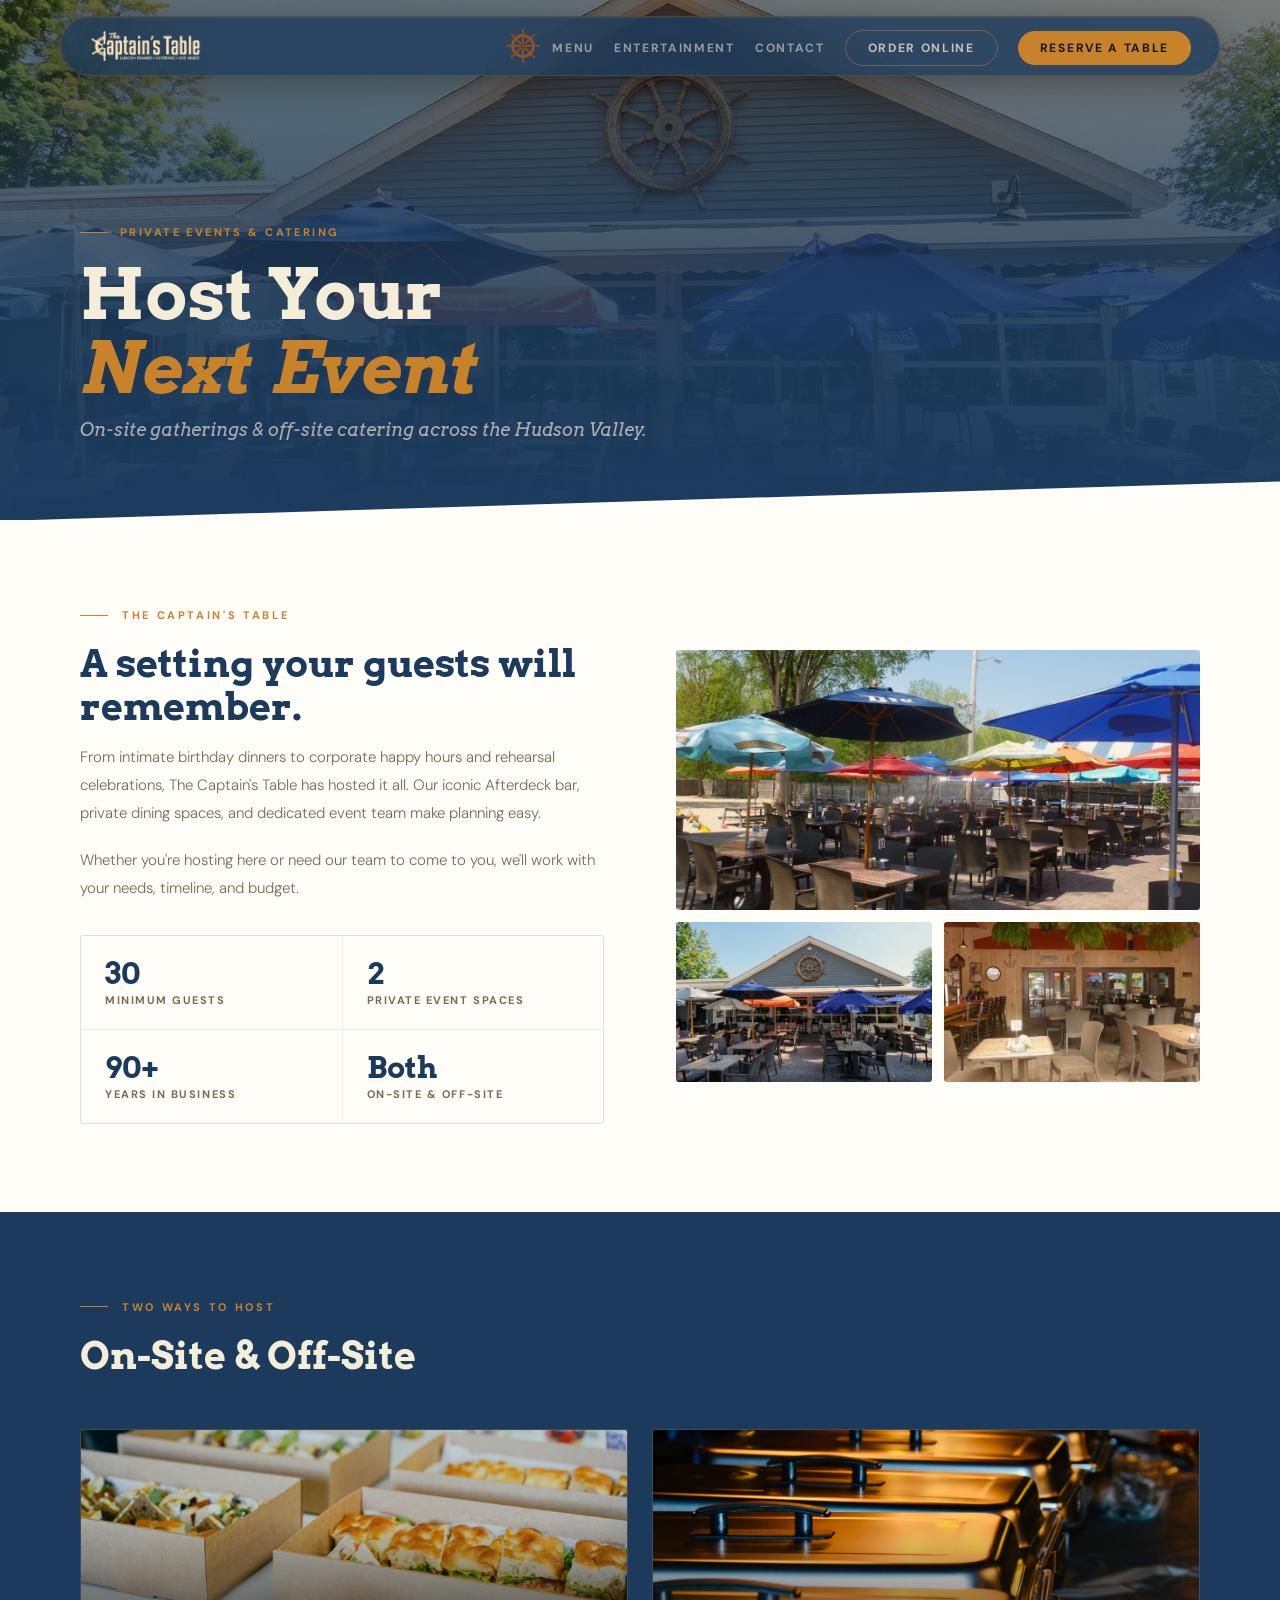
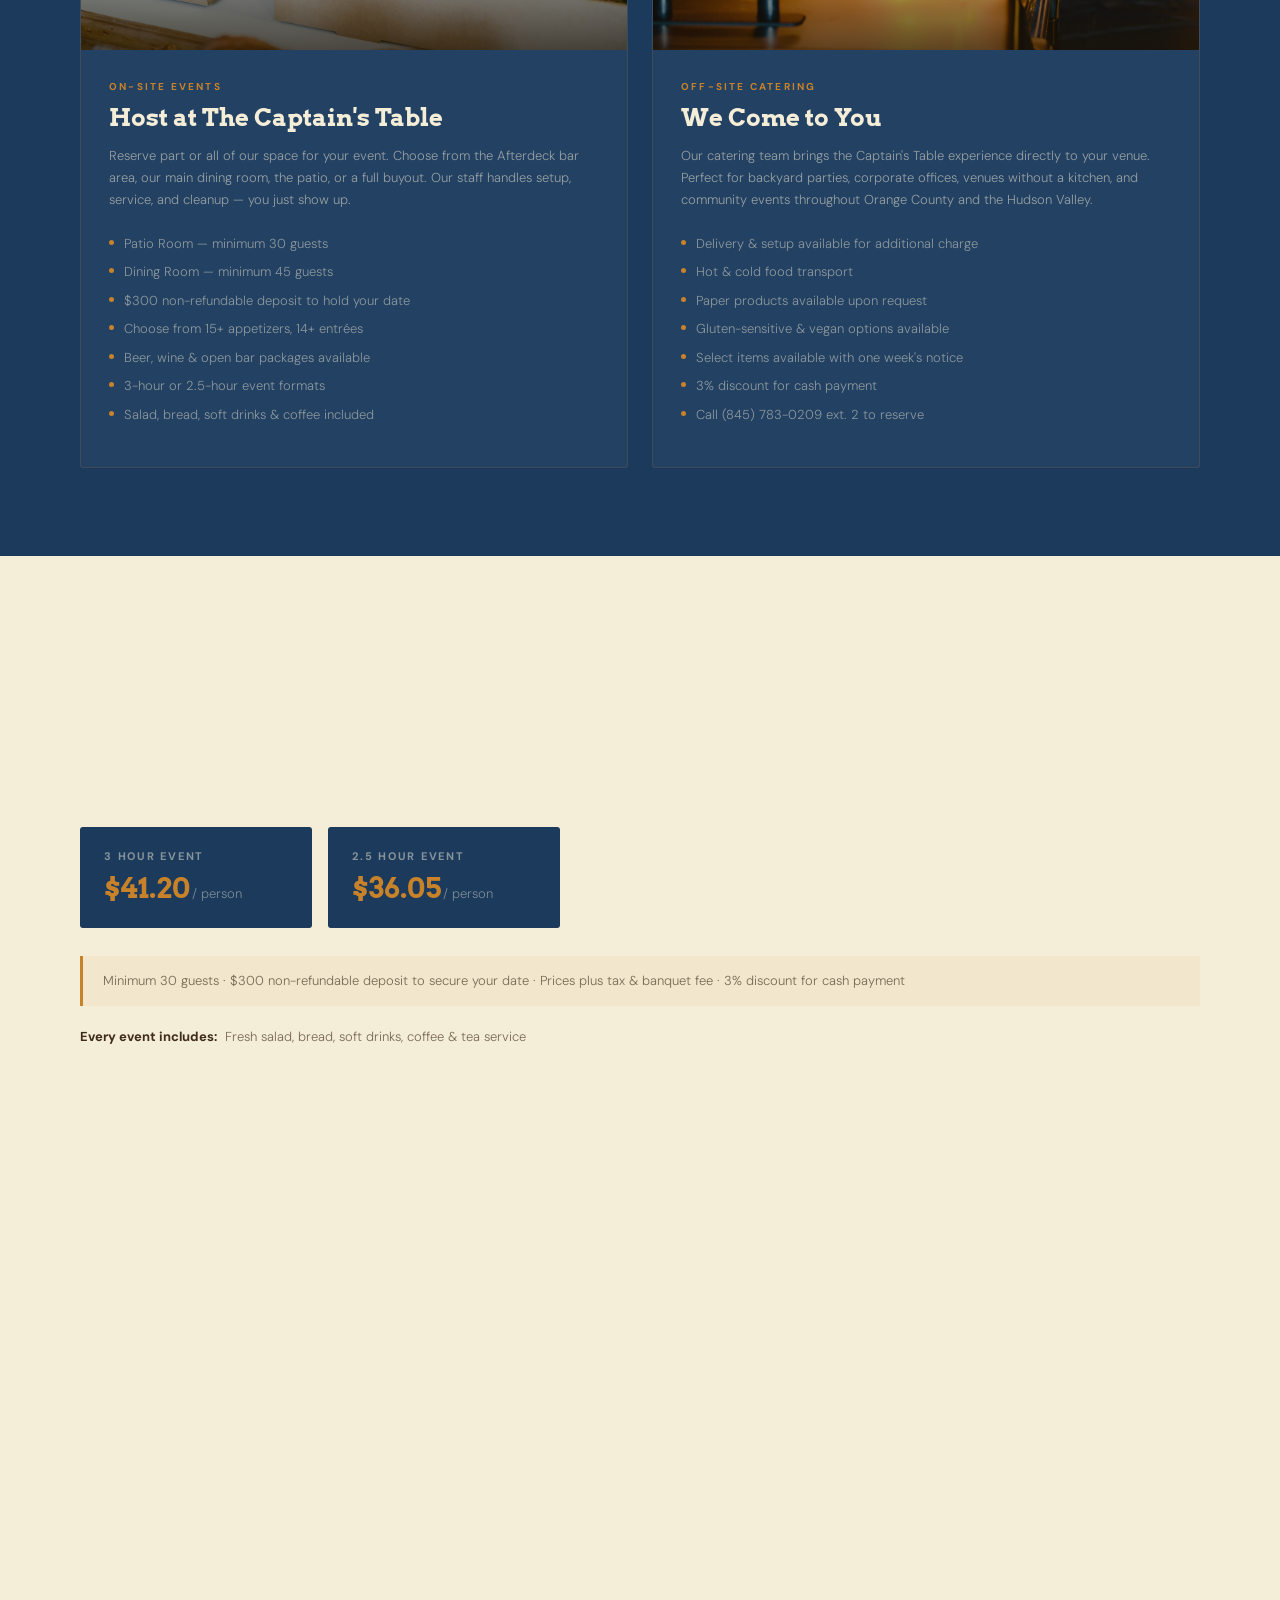
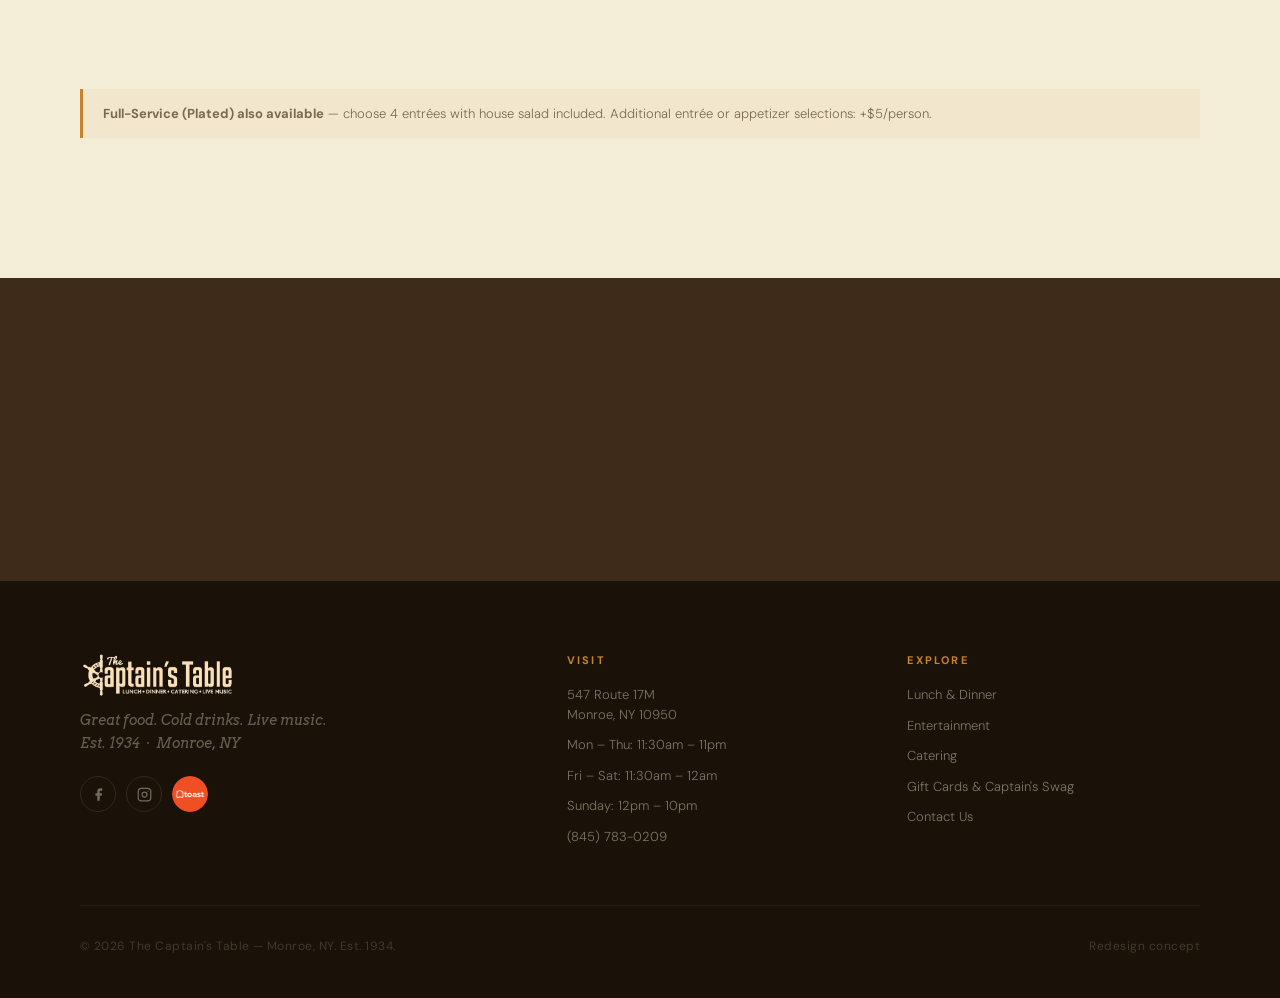
==== catering.html @ 43077c55 "Fix mobile horizontal scroll on catering and gift-cards pages Co-Authored-By: Claude Sonnet 4.6 <nor" ====
<!DOCTYPE html>
<html lang="en">
<head>
<meta charset="UTF-8">
<meta name="viewport" content="width=device-width, initial-scale=1.0">
<title>Catering &amp; Private Events — The Captain's Table</title>
<link rel="icon" type="image/png" href="brand_assets/hamburger_menu_icon.png">
<meta name="description" content="Catering and private events at The Captain's Table, Monroe, NY. On-site and off-site catering available.">
<meta property="og:type" content="website">
<meta property="og:title" content="Catering & Private Events — The Captain's Table">
<meta property="og:description" content="On-site and off-site catering from The Captain's Table. Great food, wherever you need it — Monroe, NY.">
<meta property="og:image" content="https://pixelperfectdesigns.github.io/captains-table/brand_assets/social-preview.jpg">
<meta property="og:url" content="https://pixelperfectdesigns.github.io/captains-table/catering.html">
<meta name="twitter:card" content="summary_large_image">
<meta name="twitter:image" content="https://pixelperfectdesigns.github.io/captains-table/brand_assets/social-preview.jpg">
<link rel="preconnect" href="https://fonts.googleapis.com">
<link rel="preconnect" href="https://fonts.gstatic.com" crossorigin>
<link href="https://fonts.googleapis.com/css2?family=Arvo:ital,wght@0,700;1,400&family=DM+Sans:opsz,wght@9..40,300;9..40,400;9..40,500;9..40,700&display=swap" rel="stylesheet">
<style>
*,*::before,*::after{box-sizing:border-box;margin:0;padding:0}
:root{
  --navy:#1B3A5C;--amber:#C8832A;--cream:#F4EDD8;--brown:#3E2B1A;
  --dark:#1A1208;--white:#FFFDF8;--muted:#7A6A55;
  --serif:'Arvo','Georgia',serif;
  --sans:'DM Sans','Helvetica Neue',sans-serif;
  --ease-out:cubic-bezier(.4,0,.2,1);
}
html{scroll-behavior:smooth}
html{overflow-x:hidden}body{font-family:var(--sans);background:var(--white);color:var(--brown);overflow-x:hidden}
:focus-visible{outline:2px solid var(--amber);outline-offset:3px;border-radius:2px}

/* ── REVEAL ── */
.reveal{opacity:0;transform:translateY(20px);transition:opacity .65s var(--ease-out),transform .65s var(--ease-out)}
.reveal.in{opacity:1;transform:translateY(0)}
.reveal-d1{transition-delay:.07s}.reveal-d2{transition-delay:.14s}.reveal-d3{transition-delay:.21s}.reveal-d4{transition-delay:.28s}
@media(prefers-reduced-motion:reduce){.reveal{opacity:1;transform:none;transition:none}}

/* ── NAV ── */
nav{position:fixed;top:16px;left:50%;transform:translateX(-50%);z-index:100;display:grid;grid-template-columns:1fr auto 1fr;align-items:center;width:calc(100% - 48px);max-width:1160px;padding:0 28px;height:60px;background:rgba(27,58,92,.75);backdrop-filter:blur(20px);-webkit-backdrop-filter:blur(20px);border-radius:9999px;border:1px solid rgba(200,131,42,.2);box-shadow:0 8px 32px rgba(26,18,8,.35),inset 0 1px 0 rgba(200,131,42,.1);transition:background .3s,box-shadow .3s}
nav.scrolled{background:rgba(27,58,92,.92);box-shadow:0 12px 40px rgba(26,18,8,.45),inset 0 1px 0 rgba(200,131,42,.16)}
.nav-logo{display:flex;align-items:center;text-decoration:none;-webkit-tap-highlight-color:transparent}
.nav-wheel-wrap{display:flex;align-items:center;justify-content:center;padding:0 12px}
.nav-wheel{width:34px;height:34px;display:block;will-change:transform}
.nav-links{display:flex;gap:20px;list-style:none;align-items:center;justify-content:flex-end}
.nav-links a{font-family:var(--sans);font-size:12px;font-weight:700;letter-spacing:.14em;text-transform:uppercase;color:rgba(244,237,216,.55);text-decoration:none;transition:color .2s}
.nav-links a:hover,.nav-links a.active{color:var(--amber)}
.nav-cta{background:var(--amber)!important;color:var(--dark)!important;padding:9px 22px;border-radius:9999px!important;white-space:nowrap}
.nav-cta:hover{background:#d9922e!important}
.nav-order{border:1px solid rgba(200,131,42,.45)!important;color:rgba(244,237,216,.75)!important;padding:9px 22px;border-radius:9999px!important;white-space:nowrap;background:transparent!important}
.nav-order:hover{background:rgba(200,131,42,.12)!important;color:var(--cream)!important;border-color:var(--amber)!important}
.mobile-menu .mobile-order{margin-top:8px;background:transparent;color:var(--amber)!important;padding:14px 24px;text-align:center;border-radius:9999px;border:1px solid rgba(200,131,42,.4)!important;display:block}
.mobile-menu .mobile-order:hover{background:rgba(200,131,42,.1)!important}

/* ── HAMBURGER ── */
.nav-hamburger{display:none;cursor:pointer;padding:10px;background:none;border:none;margin-right:-10px;align-items:center;justify-content:center;-webkit-tap-highlight-color:transparent;outline:none}
.hamburger-icon{width:28px;height:28px;display:block;transition:transform .5s var(--ease-out)}

/* ── MOBILE MENU ── */
.mobile-menu{display:none;position:fixed;top:16px;left:50%;transform:translateX(-50%);width:calc(100% - 24px);max-width:1160px;background:rgba(20,42,72,.97);backdrop-filter:blur(20px);-webkit-backdrop-filter:blur(20px);border-radius:30px;border:1px solid rgba(200,131,42,.2);z-index:99;padding:72px 32px 24px;flex-direction:column;gap:0;box-shadow:0 8px 32px rgba(26,18,8,.45);clip-path:inset(0 0 100% 0 round 30px);transition:clip-path .35s cubic-bezier(.4,0,.2,1);pointer-events:none}
.mobile-menu.open{clip-path:inset(0 0 0% 0 round 30px);pointer-events:auto}
.mobile-menu a{font-family:var(--sans);font-size:13px;font-weight:700;letter-spacing:.18em;text-transform:uppercase;color:rgba(244,237,216,.6);text-decoration:none;padding:16px 0;border-bottom:1px solid rgba(244,237,216,.07);transition:color .2s;display:block}
.mobile-menu a:last-child{border-bottom:none}
.mobile-menu a:hover{color:var(--amber)}
.mobile-menu .mobile-cta{margin-top:16px;background:var(--amber);color:var(--dark)!important;padding:16px 24px;text-align:center;border-radius:9999px;border-bottom:none;box-shadow:0 2px 12px rgba(200,131,42,.3)}

/* ── PAGE HERO ── */
.page-hero{position:relative;height:520px;display:flex;align-items:flex-end;padding-bottom:80px;overflow:hidden;background:var(--dark)}
.page-hero-bg{position:absolute;inset:0;background-image:linear-gradient(to bottom,rgba(26,18,8,.55) 0%,rgba(27,58,92,.88) 60%,rgba(27,58,92,1) 100%),url('brand_assets/outdoor_dining.jpg');background-size:cover;background-position:center 40%}
.page-hero::after{content:'';position:absolute;bottom:-1px;left:0;right:0;height:44px;background:var(--white);clip-path:polygon(0 100%,100% 10%,100% 100%);z-index:3;pointer-events:none}
.page-hero-grain{position:absolute;inset:0;z-index:1;opacity:.06;pointer-events:none;mix-blend-mode:overlay}
.page-hero-content{position:relative;z-index:2;padding:0 80px}
.page-eyebrow{display:inline-flex;align-items:center;gap:12px;font-family:var(--sans);font-size:11px;font-weight:700;letter-spacing:.22em;text-transform:uppercase;color:var(--amber);margin-bottom:18px}
.page-eyebrow::before{content:'';display:block;width:28px;height:1px;background:var(--amber)}
.page-title{font-family:var(--serif);font-size:clamp(40px,5.5vw,72px);font-weight:700;line-height:1.05;color:var(--cream);margin-bottom:14px}
.page-sub{font-family:var(--serif);font-style:italic;font-size:18px;color:rgba(244,237,216,.65)}

/* ── SHARED ── */
.section-label{font-family:var(--sans);font-size:11px;font-weight:700;letter-spacing:.24em;text-transform:uppercase;color:var(--amber);margin-bottom:20px;display:flex;align-items:center;gap:14px}
.section-label::before{content:'';display:block;width:28px;height:1px;background:var(--amber)}
.section-title{font-family:var(--serif);font-size:clamp(26px,3vw,40px);font-weight:700;line-height:1.12;margin-bottom:16px}
.section-body{font-family:var(--sans);font-size:15px;font-weight:300;line-height:1.85;margin-bottom:20px}

.btn-primary{display:inline-block;font-family:var(--sans);background:var(--amber);color:var(--dark);font-size:12px;font-weight:700;letter-spacing:.16em;text-transform:uppercase;padding:17px 40px;text-decoration:none;border-radius:9999px;transition:background .2s,transform .15s,box-shadow .2s;box-shadow:0 2px 12px rgba(200,131,42,.3)}
.btn-primary:hover{background:#d9922e;transform:translateY(-1px);box-shadow:0 4px 20px rgba(200,131,42,.4)}
.btn-primary:active{transform:translateY(0)}

/* ── VENUE INTRO SPLIT ── */
.venue-intro{padding:88px 80px;display:grid;grid-template-columns:1fr 1fr;gap:72px;align-items:center;background:var(--white)}
.venue-intro .section-title{color:var(--navy)}
.venue-intro .section-body{color:var(--muted)}
.venue-stats{display:grid;grid-template-columns:1fr 1fr;gap:1px;background:rgba(27,58,92,.08);border:1px solid rgba(27,58,92,.08);border-radius:3px;overflow:hidden;margin-top:32px}
.venue-stat{background:var(--white);padding:22px 24px}
.venue-stat-num{font-family:var(--serif);font-size:30px;font-weight:700;color:var(--navy);line-height:1;margin-bottom:5px;font-variant-numeric:tabular-nums}
.venue-stat-label{font-family:var(--sans);font-size:11px;font-weight:700;letter-spacing:.14em;text-transform:uppercase;color:var(--muted)}
.venue-image-grid{display:grid;grid-template-columns:1fr 1fr;gap:12px}
.venue-img{position:relative;overflow:hidden;border-radius:3px}
.venue-img:first-child{grid-column:1 / -1}
.venue-img img{width:100%;height:100%;object-fit:cover;display:block;transition:transform .65s var(--ease-out)}
.venue-img:first-child{height:260px}
.venue-img:not(:first-child){height:160px}
.venue-img:hover img{transform:scale(1.04)}
.venue-img::after{content:'';position:absolute;inset:0;background:rgba(200,131,42,.1);mix-blend-mode:multiply;pointer-events:none}

/* ── VENUE TYPES ── */
.venue-types{background:var(--navy);padding:88px 80px}
.venue-types-grid{display:grid;grid-template-columns:1fr 1fr;gap:24px;margin-top:52px}
.venue-type-card{background:rgba(255,255,255,.04);border:1px solid rgba(200,131,42,.15);border-radius:3px;overflow:hidden;transition:background .25s,border-color .25s,box-shadow .25s}
.venue-type-card:hover{background:rgba(200,131,42,.07);border-color:rgba(200,131,42,.35);box-shadow:0 8px 32px rgba(26,18,8,.3)}
.venue-type-img{height:220px;overflow:hidden;position:relative}
.venue-type-img img{width:100%;height:100%;object-fit:cover;display:block;transition:transform .65s var(--ease-out)}
.venue-type-card:hover .venue-type-img img{transform:scale(1.05)}
.venue-type-img::after{content:'';position:absolute;inset:0;background:linear-gradient(to top,rgba(26,18,8,.7) 0%,transparent 60%)}
.venue-type-body{padding:30px 28px 34px}
.venue-type-eyebrow{font-family:var(--sans);font-size:10px;font-weight:700;letter-spacing:.22em;text-transform:uppercase;color:var(--amber);margin-bottom:10px}
.venue-type-title{font-family:var(--serif);font-size:24px;font-weight:700;color:var(--cream);margin-bottom:12px}
.venue-type-body-text{font-family:var(--sans);font-size:13px;font-weight:300;color:rgba(244,237,216,.55);line-height:1.72;margin-bottom:22px}
.venue-type-features{list-style:none;margin-bottom:0}
.venue-type-features li{display:flex;align-items:flex-start;gap:10px;font-family:var(--sans);font-size:13px;font-weight:300;color:rgba(244,237,216,.5);margin-bottom:9px;line-height:1.5}
.venue-type-features li::before{content:'';display:block;width:5px;height:5px;border-radius:50%;background:var(--amber);flex-shrink:0;margin-top:6px}

/* ── CATERING MENU ── */
.catering-menu{background:var(--cream);padding:88px 80px}
.catering-menu .section-title{color:var(--navy)}
.menu-note{font-family:var(--sans);font-size:13px;font-weight:300;color:var(--muted);margin-bottom:52px;padding:14px 20px;border-left:3px solid var(--amber);background:rgba(200,131,42,.06);line-height:1.65}

.menu-categories{display:grid;grid-template-columns:1fr 1fr;gap:48px}
.menu-category{border-bottom:1px solid rgba(62,43,26,.1);padding-bottom:36px;margin-bottom:0}
.menu-category-title{font-family:var(--serif);font-size:20px;font-weight:700;color:var(--navy);margin-bottom:22px;padding-bottom:14px;border-bottom:2px solid rgba(200,131,42,.22);display:flex;align-items:center;justify-content:space-between}
.menu-item-row{display:flex;align-items:baseline;justify-content:space-between;gap:16px;padding:11px 0;border-bottom:1px solid rgba(62,43,26,.06)}
.menu-item-row:last-child{border-bottom:none}
.menu-item-name{font-family:var(--sans);font-size:14px;font-weight:500;color:var(--brown);flex:1}
.menu-item-desc{font-family:var(--sans);font-size:12px;font-weight:300;color:var(--muted);display:block;margin-top:2px;line-height:1.5}
.menu-item-price{font-family:var(--serif);font-size:15px;color:var(--amber);white-space:nowrap;font-style:italic;flex-shrink:0;font-variant-numeric:tabular-nums}

/* packages */
.catering-packages{margin-top:64px}
.packages-grid{display:grid;grid-template-columns:repeat(3,1fr);gap:20px;margin-top:32px}
.pkg-card{background:var(--navy);border-radius:3px;padding:32px 28px;box-shadow:0 4px 20px rgba(26,18,8,.16),0 16px 48px rgba(26,18,8,.1)}
.pkg-card.highlight{border:1px solid rgba(200,131,42,.35);background:linear-gradient(145deg,#1B3A5C 0%,#0d2238 100%)}
.pkg-eyebrow{font-family:var(--sans);font-size:10px;font-weight:700;letter-spacing:.22em;text-transform:uppercase;color:var(--amber);margin-bottom:10px}
.pkg-name{font-family:var(--serif);font-size:22px;font-weight:700;color:var(--cream);margin-bottom:8px}
.pkg-price{font-family:var(--serif);font-size:32px;font-weight:700;color:var(--amber);margin-bottom:4px;font-variant-numeric:tabular-nums}
.pkg-price span{font-size:14px;color:rgba(244,237,216,.45);font-family:var(--sans);font-weight:300;font-style:normal}
.pkg-min{font-family:var(--sans);font-size:12px;color:rgba(244,237,216,.35);margin-bottom:22px}
.pkg-divider{height:1px;background:rgba(200,131,42,.15);margin-bottom:20px}
.pkg-features{list-style:none;margin-bottom:0}
.pkg-features li{display:flex;align-items:flex-start;gap:10px;font-family:var(--sans);font-size:13px;font-weight:300;color:rgba(244,237,216,.55);margin-bottom:10px;line-height:1.5}
.pkg-features li::before{content:'';display:block;width:5px;height:5px;border-radius:50%;background:var(--amber);flex-shrink:0;margin-top:6px}

/* ── MENU TABS ── */
.menu-tabs{display:flex;gap:0;border-bottom:2px solid rgba(62,43,26,.15);margin-bottom:44px}
.menu-tab{font-family:var(--sans);font-size:12px;font-weight:700;letter-spacing:.14em;text-transform:uppercase;color:var(--muted);background:none;border:none;padding:14px 28px 14px 0;cursor:pointer;border-bottom:2px solid transparent;margin-bottom:-2px;transition:color .2s,border-color .2s}
.menu-tab:hover{color:var(--navy)}
.menu-tab.active{color:var(--navy);border-bottom-color:var(--amber)}
.menu-panel{display:none}
.menu-panel.active{display:block}
.onsite-pricing{display:grid;grid-template-columns:1fr 1fr;gap:16px;margin-bottom:28px;max-width:480px}
.onsite-price-card{background:var(--navy);border-radius:3px;padding:22px 24px}
.onsite-price-label{font-family:var(--sans);font-size:11px;font-weight:700;letter-spacing:.16em;text-transform:uppercase;color:rgba(244,237,216,.5);margin-bottom:8px}
.onsite-price-num{font-family:var(--serif);font-size:28px;font-weight:700;color:var(--amber)}
.onsite-price-num span{font-family:var(--sans);font-size:13px;font-weight:300;color:rgba(244,237,216,.45);margin-left:2px}
.included-row{font-family:var(--sans);font-size:13px;font-weight:300;color:var(--muted);margin-bottom:40px;line-height:1.7}
.included-row strong{font-weight:700;color:var(--brown)}
.menu-tag-list{font-family:var(--sans);font-size:13px;font-weight:300;color:var(--muted);line-height:2;padding:4px 0}
.menu-tag-list em{color:var(--amber);font-style:normal;font-size:12px}

/* ── CTA BAND ── */
.catering-cta{background:var(--brown);padding:80px;display:grid;grid-template-columns:1fr auto;gap:48px;align-items:center}
.catering-cta .section-title{color:var(--cream);margin-bottom:12px}
.catering-cta p{font-family:var(--sans);font-size:15px;font-weight:300;color:rgba(244,237,216,.58);line-height:1.8;max-width:540px}
.cta-actions{display:flex;flex-direction:column;gap:12px;align-items:center;flex-shrink:0}
.btn-ghost-light{display:inline-block;font-family:var(--sans);color:var(--cream);font-size:12px;font-weight:700;letter-spacing:.16em;text-transform:uppercase;padding:15px 32px;text-decoration:none;border-radius:9999px;border:1px solid rgba(244,237,216,.45);transition:border-color .2s,background .2s;white-space:nowrap}
.btn-ghost-light:hover{border-color:var(--cream);background:rgba(244,237,216,.08)}
.cta-divider{font-family:var(--sans);font-size:11px;color:rgba(244,237,216,.25);letter-spacing:.1em}

/* ── FOOTER ── */
footer{background:var(--dark);padding:72px 80px 44px}
.footer-top{display:grid;grid-template-columns:1.5fr 1fr 1fr;gap:48px;padding-bottom:48px;border-bottom:1px solid rgba(244,237,216,.06);margin-bottom:32px}
.footer-tagline{font-family:var(--serif);font-style:italic;font-size:14px;color:rgba(244,237,216,.35);line-height:1.6;margin-bottom:22px}
.footer-social{display:flex;gap:10px}
.social-btn{width:36px;height:36px;border:1px solid rgba(244,237,216,.1);border-radius:50%;display:flex;align-items:center;justify-content:center;color:rgba(244,237,216,.4);text-decoration:none;transition:border-color .2s,color .2s,background .2s;cursor:pointer}
.social-btn:hover{border-color:var(--amber);color:var(--amber);background:rgba(200,131,42,.08)}
.toast-order-btn{display:flex;align-items:center;opacity:1;transition:opacity .2s;flex-shrink:0}
.toast-order-btn:hover{opacity:.75}
.toast-order-btn img{border-radius:50%;display:block;width:36px;height:36px}
.footer-col h4{font-family:var(--sans);font-size:11px;font-weight:700;letter-spacing:.2em;text-transform:uppercase;color:var(--amber);margin-bottom:18px}
.footer-col ul{list-style:none}
.footer-col li{font-family:var(--sans);font-size:13px;font-weight:300;color:rgba(244,237,216,.45);margin-bottom:11px;line-height:1.5}
.footer-col a{color:rgba(244,237,216,.45);text-decoration:none;transition:color .2s}
.footer-col a:hover{color:var(--amber)}
.footer-bottom{display:flex;align-items:center;justify-content:space-between;font-family:var(--sans);font-size:12px;color:rgba(244,237,216,.18);letter-spacing:.04em}

/* ── RESPONSIVE ── */
@media(max-width:900px){
  nav{width:calc(100% - 24px);padding:0 18px;grid-template-columns:1fr auto auto}.nav-wheel-wrap{display:none}.nav-links{display:none}.nav-hamburger{display:flex}
  .mobile-menu{display:flex}
  .page-hero{height:400px;padding-bottom:60px}.page-hero-content{padding:0 24px}
  .venue-intro{grid-template-columns:1fr;padding:60px 24px;gap:40px}
  .venue-image-grid{grid-template-columns:1fr 1fr}
  .venue-types{padding:60px 24px}.venue-types-grid{grid-template-columns:1fr}
  .catering-menu{padding:60px 24px}.menu-categories{grid-template-columns:1fr}.onsite-pricing{grid-template-columns:1fr}
  .packages-grid{grid-template-columns:1fr}
  .catering-cta{grid-template-columns:1fr;padding:56px 24px;text-align:center}.catering-cta p{max-width:100%}.cta-actions{flex-direction:row;justify-content:center}
  footer{padding:52px 24px 36px}.footer-top{grid-template-columns:1fr;gap:36px}.footer-bottom{flex-direction:column;gap:8px;text-align:center}
}
</style>
</head>
<body>
<a href="#main-content" style="position:absolute;left:-9999px;top:8px;z-index:999;background:var(--amber);color:var(--dark);padding:10px 20px;font-family:var(--sans);font-weight:700;font-size:13px;border-radius:2px;text-decoration:none" onfocus="this.style.left='8px'" onblur="this.style.left='-9999px'">Skip to content</a>

<nav id="site-nav">
  <a href="index.html" class="nav-logo">
    <img src="brand_assets/captains_wordmark.png" alt="The Captain's Table" style="height:32px;width:auto">
  </a>
  <div class="nav-wheel-wrap">
    <img id="nav-wheel" src="brand_assets/scroll_wheel.png" alt="" aria-hidden="true" class="nav-wheel">
  </div>
  <ul class="nav-links">
    <li><a href="menu.html">Menu</a></li>
    <li><a href="events.html">Entertainment</a></li>
    <li><a href="contact.html">Contact</a></li>
    <li><a href="https://order.toasttab.com/online/captains-table-547-rt-17m" target="_blank" rel="noopener" class="nav-order">Order Online</a></li>
    <li><a href="https://tables.toasttab.com/restaurants/ad1cf5c2-efee-48cc-aacb-08e1f7218d71/reserve?partySize=2&dateTime=2026-03-20T09:00:00.000-04:00" target="_blank" rel="noopener" class="nav-cta">Reserve a Table</a></li>
  </ul>
  <button class="nav-hamburger" aria-label="Open menu" aria-expanded="false" id="hamburger">
    <img src="brand_assets/hamburger_menu_icon.png" alt="" aria-hidden="true" class="hamburger-icon" id="hamburger-icon">
  </button>
</nav>

<div class="mobile-menu" id="mobile-menu">
  <a href="index.html">Home</a>
  <a href="menu.html">Menu</a>
  <a href="events.html">Entertainment</a>
  <a href="gift-cards.html">Gift Cards &amp; Swag</a>
  <a href="contact.html">Contact Us</a>
  <a href="https://order.toasttab.com/online/captains-table-547-rt-17m" target="_blank" rel="noopener" class="mobile-order">Order Online</a>
  <a href="https://tables.toasttab.com/restaurants/ad1cf5c2-efee-48cc-aacb-08e1f7218d71/reserve?partySize=2&dateTime=2026-03-20T09:00:00.000-04:00" target="_blank" rel="noopener" class="mobile-cta">Reserve a Table</a>
</div>

<section class="page-hero" id="main-content">
  <div class="page-hero-bg"></div>
  <svg class="page-hero-grain" xmlns="http://www.w3.org/2000/svg" width="100%" height="100%" aria-hidden="true" style="position:absolute;inset:0;z-index:1;opacity:.06;pointer-events:none">
    <filter id="grain-f"><feTurbulence type="fractalNoise" baseFrequency="0.78" numOctaves="4" stitchTiles="stitch"/><feColorMatrix type="saturate" values="0"/></filter>
    <rect width="100%" height="100%" filter="url(#grain-f)"/>
  </svg>
  <div class="page-hero-content">
    <div class="page-eyebrow">Private Events &amp; Catering</div>
    <h1 class="page-title">Host Your<br><em style="font-style:italic;color:var(--amber)">Next Event</em></h1>
    <p class="page-sub">On-site gatherings &amp; off-site catering across the Hudson Valley.</p>
  </div>
</section>

<!-- VENUE INTRO -->
<section class="venue-intro">
  <div>
    <div class="section-label reveal">The Captain's Table</div>
    <h2 class="section-title reveal reveal-d1">A setting your guests will remember.</h2>
    <p class="section-body reveal reveal-d2">From intimate birthday dinners to corporate happy hours and rehearsal celebrations, The Captain's Table has hosted it all. Our iconic Afterdeck bar, private dining spaces, and dedicated event team make planning easy.</p>
    <p class="section-body reveal reveal-d2" style="margin-bottom:0">Whether you're hosting here or need our team to come to you, we'll work with your needs, timeline, and budget.</p>
    <div class="venue-stats reveal reveal-d3">
      <div class="venue-stat">
        <div class="venue-stat-num">30</div>
        <div class="venue-stat-label">Minimum Guests</div>
      </div>
      <div class="venue-stat">
        <div class="venue-stat-num">2</div>
        <div class="venue-stat-label">Private Event Spaces</div>
      </div>
      <div class="venue-stat">
        <div class="venue-stat-num">90+</div>
        <div class="venue-stat-label">Years in Business</div>
      </div>
      <div class="venue-stat">
        <div class="venue-stat-num">Both</div>
        <div class="venue-stat-label">On-Site &amp; Off-Site</div>
      </div>
    </div>
  </div>
  <div class="venue-image-grid reveal reveal-d1">
    <div class="venue-img">
      <img src="brand_assets/patio_dining.jpg" alt="Captain's Table patio dining area set for a private event" loading="lazy">
    </div>
    <div class="venue-img">
      <img src="brand_assets/outdoor_dining.jpg" alt="Outdoor dining at Captain's Table" loading="lazy">
    </div>
    <div class="venue-img">
      <img src="brand_assets/afterdeck_bar.jpg" alt="The Afterdeck bar" loading="lazy">
    </div>
  </div>
</section>

<!-- EVENT TYPES -->
<section class="venue-types" id="event-types">
  <div class="section-label reveal" style="color:var(--amber)">Two Ways to Host</div>
  <h2 class="section-title reveal reveal-d1" style="color:var(--cream)">On-Site &amp; Off-Site</h2>
  <div class="venue-types-grid">
    <!-- On-Site -->
    <div class="venue-type-card reveal">
      <div class="venue-type-img">
        <img src="brand_assets/food_boxes.jpg" alt="On-site catering at Captain's Table" loading="lazy">
      </div>
      <div class="venue-type-body">
        <div class="venue-type-eyebrow">On-Site Events</div>
        <div class="venue-type-title">Host at The Captain's Table</div>
        <div class="venue-type-body-text">Reserve part or all of our space for your event. Choose from the Afterdeck bar area, our main dining room, the patio, or a full buyout. Our staff handles setup, service, and cleanup — you just show up.</div>
        <ul class="venue-type-features" aria-label="On-site event features">
          <li>Patio Room — minimum 30 guests</li>
          <li>Dining Room — minimum 45 guests</li>
          <li>$300 non-refundable deposit to hold your date</li>
          <li>Choose from 15+ appetizers, 14+ entrées</li>
          <li>Beer, wine &amp; open bar packages available</li>
          <li>3-hour or 2.5-hour event formats</li>
          <li>Salad, bread, soft drinks &amp; coffee included</li>
        </ul>
      </div>
    </div>
    <!-- Off-Site -->
    <div class="venue-type-card reveal reveal-d1">
      <div class="venue-type-img">
        <img src="brand_assets/food_trays.jpg" alt="Catered food trays from Captain's Table" loading="lazy">
      </div>
      <div class="venue-type-body">
        <div class="venue-type-eyebrow">Off-Site Catering</div>
        <div class="venue-type-title">We Come to You</div>
        <div class="venue-type-body-text">Our catering team brings the Captain's Table experience directly to your venue. Perfect for backyard parties, corporate offices, venues without a kitchen, and community events throughout Orange County and the Hudson Valley.</div>
        <ul class="venue-type-features" aria-label="Off-site catering features">
          <li>Delivery &amp; setup available for additional charge</li>
          <li>Hot &amp; cold food transport</li>
          <li>Paper products available upon request</li>
          <li>Gluten-sensitive &amp; vegan options available</li>
          <li>Select items available with one week's notice</li>
          <li>3% discount for cash payment</li>
          <li>Call (845) 783-0209 ext. 2 to reserve</li>
        </ul>
      </div>
    </div>
  </div>
</section>

<!-- CATERING MENU & PRICING -->
<section class="catering-menu" id="catering-menu">
  <div class="section-label reveal">Menu &amp; Pricing</div>
  <h2 class="section-title reveal reveal-d1">Catering Menu</h2>

  <div class="menu-tabs reveal reveal-d2" role="tablist" aria-label="Catering options">
    <button class="menu-tab active" role="tab" aria-selected="true" aria-controls="panel-onsite" id="tab-onsite">On-Site Events</button>
    <button class="menu-tab" role="tab" aria-selected="false" aria-controls="panel-offsite" id="tab-offsite">Off-Site Catering</button>
  </div>

  <!-- ON-SITE PANEL -->
  <div class="menu-panel active" id="panel-onsite" role="tabpanel" aria-labelledby="tab-onsite">
    <div class="onsite-pricing">
      <div class="onsite-price-card">
        <div class="onsite-price-label">3 Hour Event</div>
        <div class="onsite-price-num">$41.20<span>/ person</span></div>
      </div>
      <div class="onsite-price-card">
        <div class="onsite-price-label">2.5 Hour Event</div>
        <div class="onsite-price-num">$36.05<span>/ person</span></div>
      </div>
    </div>
    <div class="menu-note" style="margin-bottom:20px">Minimum 30 guests · $300 non-refundable deposit to secure your date · Prices plus tax &amp; banquet fee · 3% discount for cash payment</div>
    <div class="included-row"><strong>Every event includes:</strong>&nbsp; Fresh salad, bread, soft drinks, coffee &amp; tea service</div>

    <div class="menu-categories">
      <div class="menu-category reveal">
        <h3 class="menu-category-title">Appetizers <span style="font-family:var(--sans);font-size:13px;font-weight:300;color:var(--muted)">Choose up to 6</span></h3>
        <div class="menu-tag-list">
          Mini Crab Cakes · Boneless Wings (Buffalo / BBQ / Teriyaki) · Cocktail Franks · Meatballs (Parm / Sweet &amp; Sour / Swedish) · Sliders · Beef or Chicken Satay · Scallops Wrapped in Bacon · Pretzel Bites with Guinness Cheese Sauce · Chicken Wings · Stuffed Mushrooms · Spring Rolls · Bang Bang Shrimp · Shrimp Cocktail · Seared Tuna · Lollipop Lamb Chops <em>(+$6/person)</em>
        </div>
      </div>

      <div class="menu-category reveal reveal-d1">
        <h3 class="menu-category-title">Entrées <span style="font-family:var(--sans);font-size:13px;font-weight:300;color:var(--muted)">Choose 3</span></h3>
        <div class="menu-tag-list">
          Chicken Francaise / Parmigiana / Marsala / Piccata · Chicken Caprese · Chicken &amp; Broccoli with Garlic &amp; Oil · Chicken Penne Pomodoro · Sweet &amp; Sour Chicken · London Broil · Pork Schnitzel · Sausage &amp; Peppers · Shrimp Scampi / Florentine <em>(+$2/person)</em> · Potato &amp; Cheddar Encrusted Cod · Stuffed Filet of Sole · Eggplant Parmigiana / Rollatini / Sorrentino · Penne Ala Vodka · Meatballs &amp; Sausage Marinara
        </div>
      </div>

      <div class="menu-category reveal">
        <h3 class="menu-category-title">Side Dish <span style="font-family:var(--sans);font-size:13px;font-weight:300;color:var(--muted)">Choose 1</span></h3>
        <div class="menu-tag-list">
          Mashed or Garlic Mashed Potatoes · Wild Rice · Green Bean Almondine · Harvest Medley · Roasted Potatoes · Chef's Rice Pilaf · Glazed Baby Carrots · Steamed Broccoli · Vegetable Medley
        </div>
      </div>

      <div class="menu-category reveal reveal-d1">
        <h3 class="menu-category-title">Bar Add-Ons <span style="font-family:var(--sans);font-size:13px;font-weight:300;color:var(--muted)">Optional</span></h3>
        <div class="menu-item-row">
          <div><div class="menu-item-name">Beer &amp; Wine — Domestic</div></div>
          <div class="menu-item-price">$15 first hr · $5 each add'l</div>
        </div>
        <div class="menu-item-row">
          <div><div class="menu-item-name">Beer &amp; Wine — Domestic, Craft &amp; Imports</div></div>
          <div class="menu-item-price">$20 first hr · $5 each add'l</div>
        </div>
        <div class="menu-item-row">
          <div>
            <div class="menu-item-name">Open Bar</div>
            <span class="menu-item-desc">Excludes shots, martinis, frozen, tall &amp; premium drinks</span>
          </div>
          <div class="menu-item-price">$25 first hr · $10 each add'l</div>
        </div>
        <div class="menu-item-row">
          <div><div class="menu-item-name">Cash Bar</div></div>
          <div class="menu-item-price">$50 bartender fee</div>
        </div>
      </div>
    </div>
    <div class="menu-note" style="margin-top:32px">
      <strong>Full-Service (Plated) also available</strong> — choose 4 entrées with house salad included. Additional entrée or appetizer selections: +$5/person.
    </div>
  </div>

  <!-- OFF-SITE PANEL -->
  <div class="menu-panel" id="panel-offsite" role="tabpanel" aria-labelledby="tab-offsite">
    <div class="menu-note" style="margin-bottom:40px">Delivery, setup &amp; paper products available for an additional charge · $10 surcharge for gluten-sensitive &amp; vegan dishes · Select items require one week's notice · 3% discount for cash payment · Reservations: (845) 783-0209 ext. 2</div>

    <div class="menu-categories">
      <div class="menu-category reveal">
        <h3 class="menu-category-title">Appetizers <span style="font-family:var(--sans);font-size:13px;font-weight:300;color:var(--muted)">Half / Full Tray</span></h3>
        <div class="menu-item-row"><div><div class="menu-item-name">Vegetable Crudité</div></div><div class="menu-item-price">$46 / $82</div></div>
        <div class="menu-item-row"><div><div class="menu-item-name">Caprese Skewers</div></div><div class="menu-item-price">$46 / $93</div></div>
        <div class="menu-item-row"><div><div class="menu-item-name">Stuffed Mushrooms</div><span class="menu-item-desc">Vegetable or seafood</span></div><div class="menu-item-price">$46–$57 / $92–$113</div></div>
        <div class="menu-item-row"><div><div class="menu-item-name">Stuffed Clams</div><span class="menu-item-desc">Vegetable or seafood</span></div><div class="menu-item-price">$46–$57 / $92–$113</div></div>
        <div class="menu-item-row"><div><div class="menu-item-name">Fried Calamari</div></div><div class="menu-item-price">$62 / $124</div></div>
        <div class="menu-item-row"><div><div class="menu-item-name">Scallops Wrapped in Bacon</div><span class="menu-item-desc">50pc / 100pc</span></div><div class="menu-item-price">$82 / $165</div></div>
        <div class="menu-item-row"><div><div class="menu-item-name">Buffalo Wings</div><span class="menu-item-desc">50pc / 100pc</span></div><div class="menu-item-price">$60 / $118</div></div>
        <div class="menu-item-row"><div><div class="menu-item-name">Boneless Wings</div><span class="menu-item-desc">50pc / 100pc</span></div><div class="menu-item-price">$52 / $103</div></div>
        <div class="menu-item-row"><div><div class="menu-item-name">Meatballs</div><span class="menu-item-desc">Sweet &amp; Sour or Swedish · 50pc / 100pc</span></div><div class="menu-item-price">$62 / $129</div></div>
        <div class="menu-item-row"><div><div class="menu-item-name">Chicken Tenders</div><span class="menu-item-desc">25pc / 50pc</span></div><div class="menu-item-price">$52 / $103</div></div>
        <div class="menu-item-row"><div><div class="menu-item-name">Spring Rolls</div></div><div class="menu-item-price">$52 / $113</div></div>
        <div class="menu-item-row"><div><div class="menu-item-name">Franks-in-a-Blanket</div></div><div class="menu-item-price">$46 / $93</div></div>
        <div class="menu-item-row"><div><div class="menu-item-name">Mozzarella Sticks</div><span class="menu-item-desc">50pc / 100pc</span></div><div class="menu-item-price">$52 / $103</div></div>
      </div>

      <div class="menu-category reveal reveal-d1">
        <h3 class="menu-category-title">Salads <span style="font-family:var(--sans);font-size:13px;font-weight:300;color:var(--muted)">Half / Full Tray</span></h3>
        <div class="menu-item-row"><div><div class="menu-item-name">Tossed Garden</div></div><div class="menu-item-price">$31 / $52</div></div>
        <div class="menu-item-row"><div><div class="menu-item-name">Caesar</div></div><div class="menu-item-price">$41 / $82</div></div>
        <div class="menu-item-row"><div><div class="menu-item-name">Tri-Color Pasta</div></div><div class="menu-item-price">$46 / $93</div></div>
        <div class="menu-item-row"><div><div class="menu-item-name">Potato Salad</div></div><div class="menu-item-price">$46 / $93</div></div>
        <div class="menu-item-row"><div><div class="menu-item-name">Cole Slaw</div></div><div class="menu-item-price">$41 / $77</div></div>
      </div>

      <div class="menu-category reveal">
        <h3 class="menu-category-title">Entrées — Chicken <span style="font-family:var(--sans);font-size:13px;font-weight:300;color:var(--muted)">Half / Full · serves 10–12 / 22–28</span></h3>
        <div class="menu-item-row"><div><div class="menu-item-name">Francaise / Parmigiana / Marsala / Piccata / Florentine</div></div><div class="menu-item-price">$57 / $113</div></div>
        <div class="menu-item-row"><div><div class="menu-item-name">Chicken Caprese</div></div><div class="menu-item-price">$57 / $113</div></div>
        <div class="menu-item-row"><div><div class="menu-item-name">Chicken &amp; Broccoli with Garlic &amp; Oil over Penne</div></div><div class="menu-item-price">$57 / $113</div></div>
        <div class="menu-item-row"><div><div class="menu-item-name">Sweet &amp; Sour Chicken over Rice Pilaf</div></div><div class="menu-item-price">$57 / $113</div></div>
        <div class="menu-item-row"><div><div class="menu-item-name">Chicken Penne Pomodoro</div></div><div class="menu-item-price">$57 / $113</div></div>
      </div>

      <div class="menu-category reveal reveal-d1">
        <h3 class="menu-category-title">Entrées — Beef, Pork &amp; Seafood <span style="font-family:var(--sans);font-size:13px;font-weight:300;color:var(--muted)">Half / Full</span></h3>
        <div class="menu-item-row"><div><div class="menu-item-name">London Broil</div><span class="menu-item-desc">Mushrooms &amp; onions · 1 week notice required</span></div><div class="menu-item-price">$93 / $155</div></div>
        <div class="menu-item-row"><div><div class="menu-item-name">Pulled Pork</div></div><div class="menu-item-price">$62 / $129</div></div>
        <div class="menu-item-row"><div><div class="menu-item-name">Pork Schnitzel</div></div><div class="menu-item-price">$62 / $124</div></div>
        <div class="menu-item-row"><div><div class="menu-item-name">Sausage, Peppers &amp; Onions</div></div><div class="menu-item-price">$57 / $113</div></div>
        <div class="menu-item-row"><div><div class="menu-item-name">Shrimp Scampi over Linguine</div></div><div class="menu-item-price">$72 / $139</div></div>
        <div class="menu-item-row"><div><div class="menu-item-name">Shrimp Florentine over Penne</div></div><div class="menu-item-price">$72 / $139</div></div>
        <div class="menu-item-row"><div><div class="menu-item-name">Potato &amp; Cheddar Encrusted Cod</div></div><div class="menu-item-price">$67 / $129</div></div>
      </div>

      <div class="menu-category reveal">
        <h3 class="menu-category-title">Pasta &amp; Vegetarian <span style="font-family:var(--sans);font-size:13px;font-weight:300;color:var(--muted)">Half / Full</span></h3>
        <div class="menu-item-row"><div><div class="menu-item-name">Penne Ala Vodka</div></div><div class="menu-item-price">$57 / $93</div></div>
        <div class="menu-item-row"><div><div class="menu-item-name">Penne &amp; Broccoli with Garlic &amp; Oil</div></div><div class="menu-item-price">$57 / $113</div></div>
        <div class="menu-item-row"><div><div class="menu-item-name">Penne Pomodoro</div></div><div class="menu-item-price">$46 / $82</div></div>
        <div class="menu-item-row"><div><div class="menu-item-name">Lasagna — Cheese, Meat or Vegetable</div></div><div class="menu-item-price">$46–$57 / $82–$113</div></div>
        <div class="menu-item-row"><div><div class="menu-item-name">Stuffed Shells</div><span class="menu-item-desc">1 week notice required</span></div><div class="menu-item-price">$57 / $113</div></div>
        <div class="menu-item-row"><div><div class="menu-item-name">Eggplant Parmigiana / Rollatini / Sorrentino</div></div><div class="menu-item-price">$57 / $98</div></div>
        <div class="menu-item-row"><div><div class="menu-item-name">Meatballs &amp; Sausage with Marinara</div></div><div class="menu-item-price">$57 / $113</div></div>
      </div>

      <div class="menu-category reveal reveal-d1">
        <h3 class="menu-category-title">Sides <span style="font-family:var(--sans);font-size:13px;font-weight:300;color:var(--muted)">Half / Full Tray</span></h3>
        <div class="menu-item-row"><div><div class="menu-item-name">Roasted Potatoes</div></div><div class="menu-item-price">$46 / $82</div></div>
        <div class="menu-item-row"><div><div class="menu-item-name">Mashed Potatoes</div></div><div class="menu-item-price">$46 / $82</div></div>
        <div class="menu-item-row"><div><div class="menu-item-name">Garlic Smashed Potatoes</div></div><div class="menu-item-price">$46 / $82</div></div>
        <div class="menu-item-row"><div><div class="menu-item-name">Rice Pilaf</div></div><div class="menu-item-price">$46 / $82</div></div>
        <div class="menu-item-row"><div><div class="menu-item-name">Green Beans with Butter &amp; Lemon</div></div><div class="menu-item-price">$46 / $82</div></div>
        <div class="menu-item-row"><div><div class="menu-item-name">Steamed Broccoli</div></div><div class="menu-item-price">$46 / $82</div></div>
        <div class="menu-item-row"><div><div class="menu-item-name">Glazed Carrots</div></div><div class="menu-item-price">$46 / $82</div></div>
        <div class="menu-item-row"><div><div class="menu-item-name">Seasonal Vegetables</div></div><div class="menu-item-price">$46 / $82</div></div>
      </div>
    </div>
  </div>
</section>

<!-- CTA -->
<section class="catering-cta" id="inquire">
  <div>
    <div class="section-label reveal" style="color:var(--amber)">Let's Plan Together</div>
    <h2 class="section-title reveal reveal-d1">Ready to start planning?</h2>
    <p class="reveal reveal-d2">Every event is different. Tell us about your occasion — date, headcount, and vision — and we'll put together a custom proposal. No commitment required.</p>
  </div>
  <div class="cta-actions reveal reveal-d2">
    <a href="contact.html" class="btn-primary">Start Planning</a>
    <span class="cta-divider">or call us directly</span>
    <a href="tel:8457830209" class="btn-ghost-light">(845) 783-0209</a>
  </div>
</section>

<footer>
  <div class="footer-top">
    <div>
      <a href="index.html"><img src="brand_assets/captains_wordmark.png" alt="The Captain's Table" style="height:44px;width:auto;display:block;margin-bottom:12px"></a>
      <p class="footer-tagline">Great food. Cold drinks. Live music.<br>Est. 1934 &nbsp;&middot;&nbsp; Monroe, NY</p>
      <div class="footer-social">
        <a href="https://www.facebook.com/TheCaptainsTable/" class="social-btn" target="_blank" rel="noopener" aria-label="Facebook">
          <svg width="15" height="15" viewBox="0 0 24 24" fill="currentColor" aria-hidden="true"><path d="M18 2h-3a5 5 0 0 0-5 5v3H7v4h3v8h4v-8h3l1-4h-4V7a1 1 0 0 1 1-1h3z"/></svg>
        </a>
        <a href="https://www.instagram.com/thecaptainstable/" class="social-btn" target="_blank" rel="noopener" aria-label="Instagram">
          <svg width="15" height="15" viewBox="0 0 24 24" fill="none" stroke="currentColor" stroke-width="2" stroke-linecap="round" aria-hidden="true"><rect x="2" y="2" width="20" height="20" rx="5"/><circle cx="12" cy="12" r="4"/><circle cx="17.5" cy="6.5" r="1" fill="currentColor" stroke="none"/></svg>
        </a>
        <a href="https://order.toasttab.com/online/captains-table-547-rt-17m" class="toast-order-btn" target="_blank" rel="noopener" aria-label="Order Online">
          <img src="brand_assets/online_order_toast.png" alt="Order Online">
        </a>
      </div>
    </div>
    <div class="footer-col">
      <h4>Visit</h4>
      <ul>
        <li><a href="https://www.google.com/maps/search/The+Captain%27s+Table+Monroe+NY" target="_blank" rel="noopener">547 Route 17M<br>Monroe, NY 10950</a></li>
        <li>Mon – Thu: 11:30am – 11pm</li>
        <li>Fri – Sat: 11:30am – 12am</li>
        <li>Sunday: 12pm – 10pm</li>
        <li><a href="tel:8457830209">(845) 783-0209</a></li>
      </ul>
    </div>
    <div class="footer-col">
      <h4>Explore</h4>
      <ul>
        <li><a href="menu.html">Lunch &amp; Dinner</a></li>
        <li><a href="events.html">Entertainment</a></li>
        <li><a href="catering.html">Catering</a></li>
        <li><a href="gift-cards.html">Gift Cards &amp; Captain's Swag</a></li>
        <li><a href="contact.html">Contact Us</a></li>
      </ul>
    </div>
  </div>
  <div class="footer-bottom">
    <span>© 2026 The Captain's Table — Monroe, NY. Est. 1934.</span>
    <span>Redesign concept</span>
  </div>
</footer>

<script>
// ── MOBILE NAV ──
const ham=document.getElementById('hamburger'),mobileMenu=document.getElementById('mobile-menu');
let hamburgerDeg=0;
function toggleMenu(force){const open=typeof force==='boolean'?force:!mobileMenu.classList.contains('open');mobileMenu.classList.toggle('open',open);ham.classList.toggle('open',open);ham.setAttribute('aria-expanded',open);const hIcon=document.getElementById('hamburger-icon');if(hIcon){hamburgerDeg+=open?360:-360;hIcon.style.transform='rotate('+hamburgerDeg+'deg)';}}
ham.addEventListener('click',e=>{e.stopPropagation();toggleMenu();});
document.addEventListener('click',e=>{if(mobileMenu.classList.contains('open')&&!mobileMenu.contains(e.target)&&!ham.contains(e.target))toggleMenu(false);});
mobileMenu.querySelectorAll('a').forEach(a=>a.addEventListener('click',()=>toggleMenu(false)));

// ── NAV SCROLL + WHEEL ──
const siteNav=document.getElementById('site-nav');
const navWheel=document.getElementById('nav-wheel');
let lastScrollY=window.scrollY,wheelDeg=0;
window.addEventListener('scroll',()=>{
  siteNav.classList.toggle('scrolled',window.scrollY>80);
  if(navWheel){wheelDeg+=(window.scrollY-lastScrollY)*0.3;navWheel.style.transform='rotate('+wheelDeg+'deg)';}
  lastScrollY=window.scrollY;
},{passive:true});

// ── MENU TABS ──
document.querySelectorAll('.menu-tab').forEach(tab=>{
  tab.addEventListener('click',()=>{
    document.querySelectorAll('.menu-tab').forEach(t=>{t.classList.remove('active');t.setAttribute('aria-selected','false');});
    document.querySelectorAll('.menu-panel').forEach(p=>p.classList.remove('active'));
    tab.classList.add('active');
    tab.setAttribute('aria-selected','true');
    document.getElementById(tab.getAttribute('aria-controls')).classList.add('active');
  });
});

// ── REVEAL ──
const prefersReducedMotion=window.matchMedia('(prefers-reduced-motion:reduce)').matches;
if(prefersReducedMotion){document.querySelectorAll('.reveal').forEach(el=>el.classList.add('in'));}
else{const ro=new IntersectionObserver(entries=>{entries.forEach(e=>{if(e.isIntersecting){e.target.classList.add('in');ro.unobserve(e.target);}});},{threshold:0.1,rootMargin:'0px 0px -40px 0px'});document.querySelectorAll('.reveal').forEach(el=>ro.observe(el));}
</script>
</body>
</html>
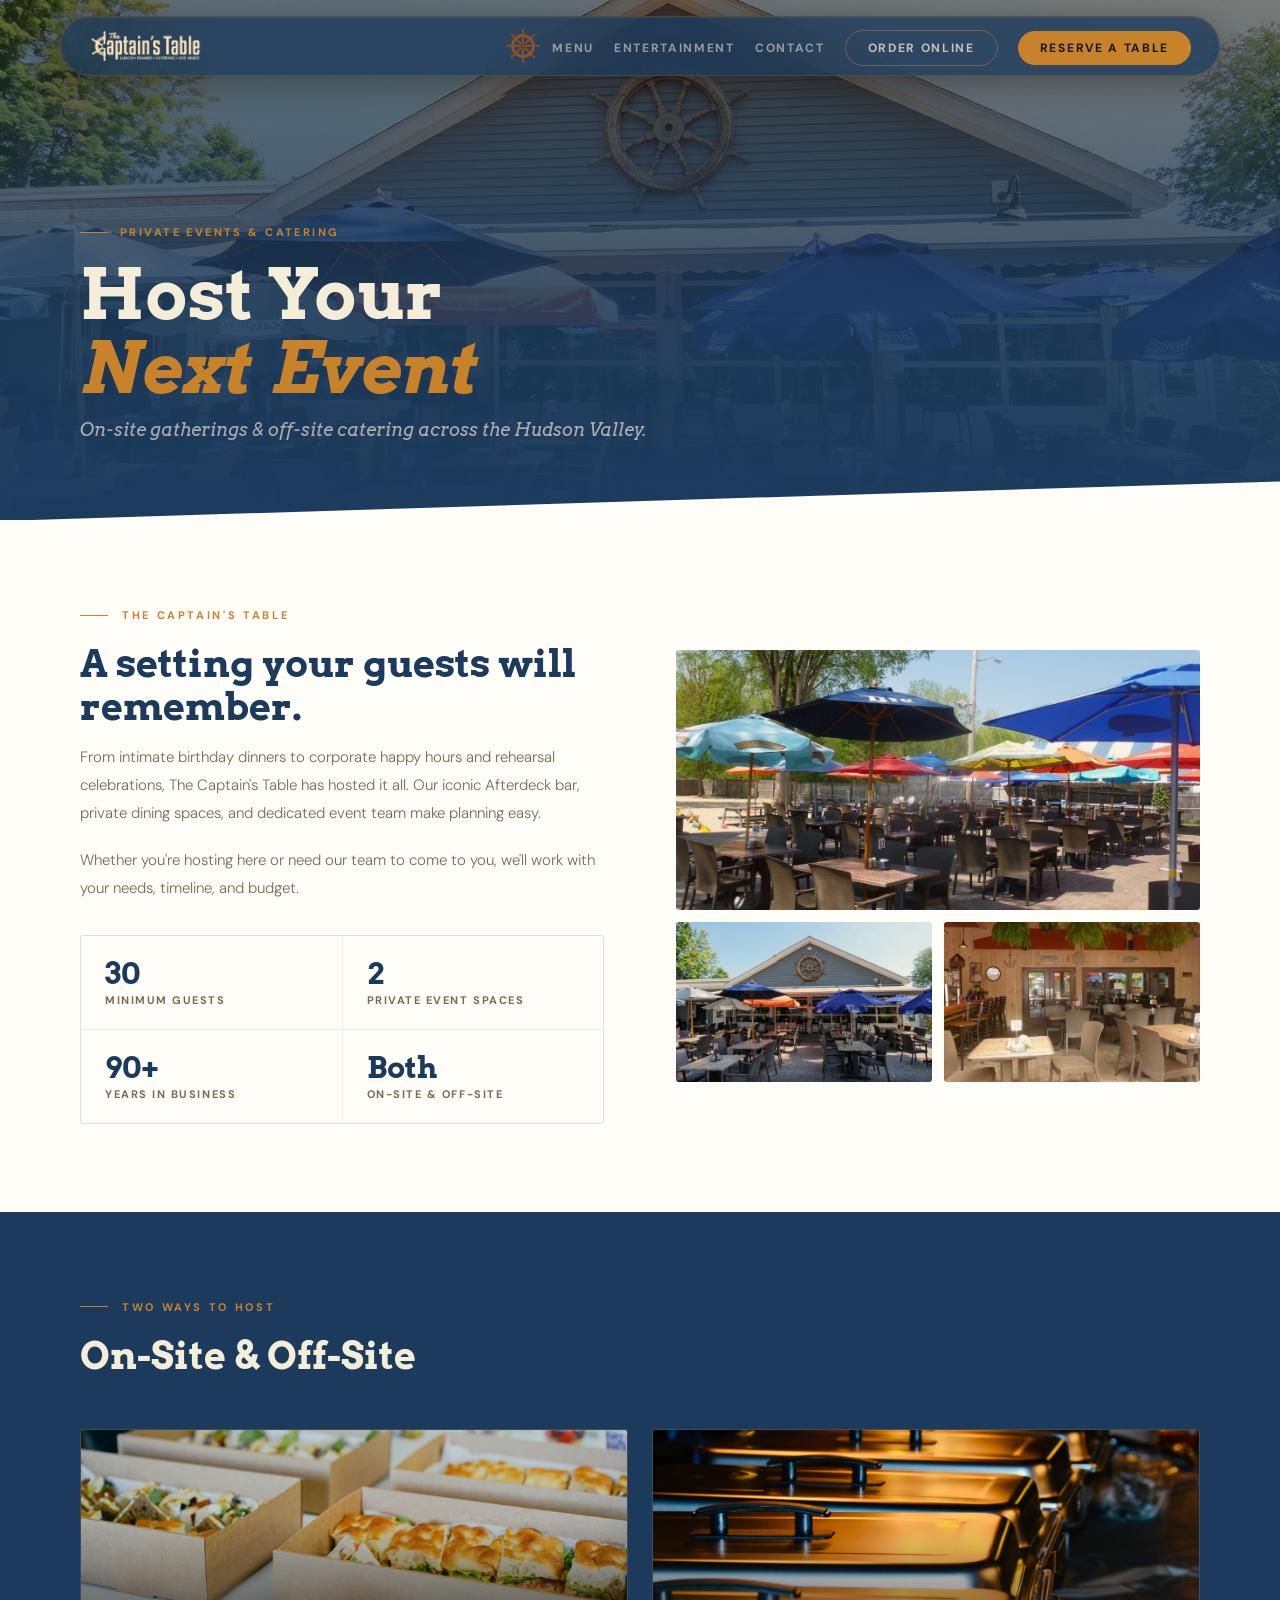
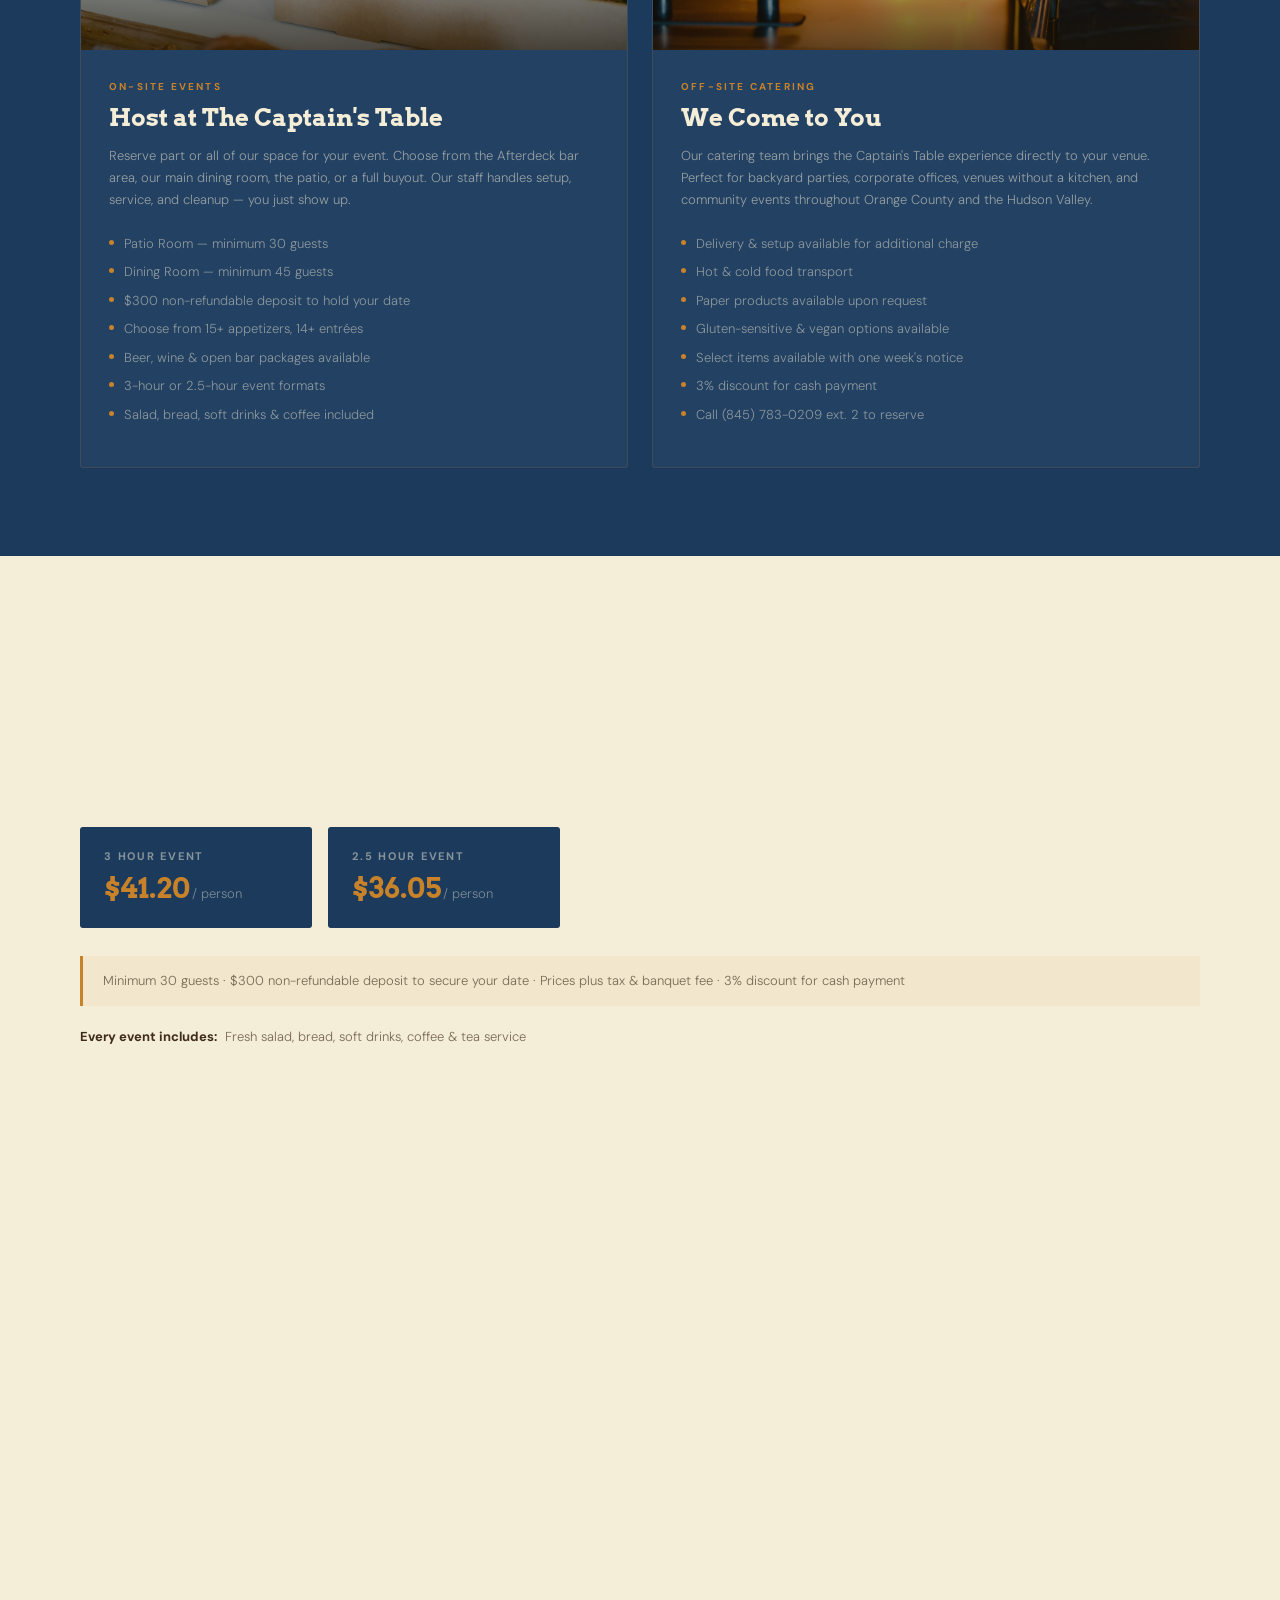
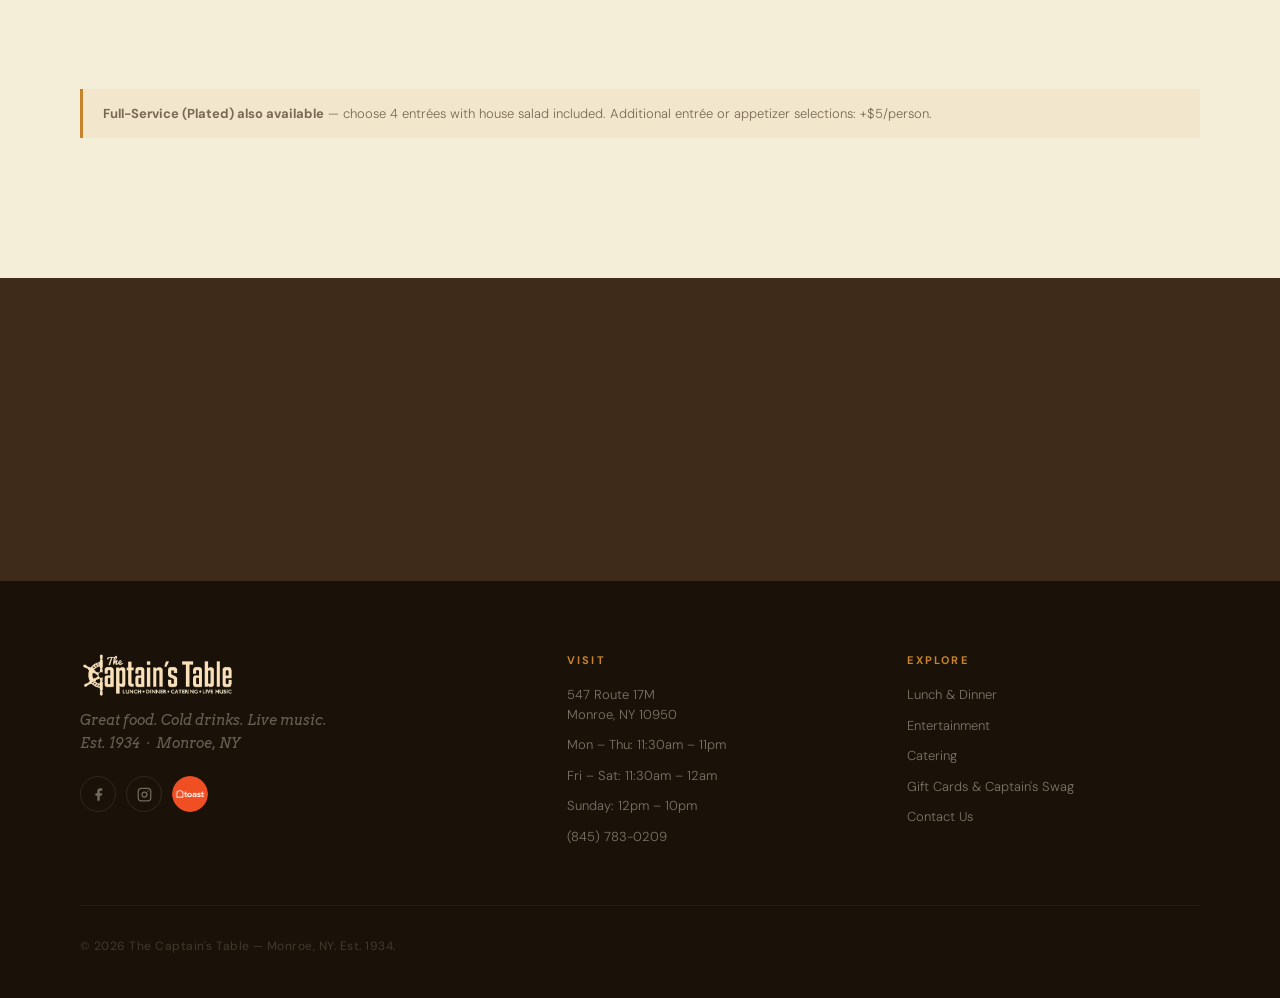
==== commit 48830551: "Remove 'Redesign concept' label from all footers Co-Authored-By: Claude Sonnet 4.6 <noreply@anthropi" ====
--- a/catering.html
+++ b/catering.html
@@ -5,14 +5,16 @@
 <meta name="viewport" content="width=device-width, initial-scale=1.0">
 <title>Catering &amp; Private Events — The Captain's Table</title>
 <link rel="icon" type="image/png" href="brand_assets/hamburger_menu_icon.png">
-<meta name="description" content="Catering and private events at The Captain's Table, Monroe, NY. On-site and off-site catering available.">
+<meta name="description" content="On-site private events and off-site catering from The Captain's Table. Serving Monroe, NY and the Hudson Valley since 1934.">
 <meta property="og:type" content="website">
-<meta property="og:title" content="Catering & Private Events — The Captain's Table">
-<meta property="og:description" content="On-site and off-site catering from The Captain's Table. Great food, wherever you need it — Monroe, NY.">
-<meta property="og:image" content="https://pixelperfectdesigns.github.io/captains-table/brand_assets/social-preview.jpg">
-<meta property="og:url" content="https://pixelperfectdesigns.github.io/captains-table/catering.html">
+<meta property="og:title" content="Catering &amp; Private Events — The Captain's Table Monroe NY">
+<meta property="og:description" content="On-site private events and off-site catering from The Captain's Table. Serving Monroe, NY and the Hudson Valley since 1934.">
+<meta property="og:image" content="https://captainstable.netlify.app/brand_assets/social-preview.jpg">
+<meta property="og:url" content="https://captainstable.netlify.app/catering.html">
 <meta name="twitter:card" content="summary_large_image">
-<meta name="twitter:image" content="https://pixelperfectdesigns.github.io/captains-table/brand_assets/social-preview.jpg">
+<meta name="twitter:image" content="https://captainstable.netlify.app/brand_assets/social-preview.jpg">
+<meta property="og:site_name" content="The Captain's Table">
+<link rel="canonical" href="https://captainstable.netlify.app/catering.html">
 <link rel="preconnect" href="https://fonts.googleapis.com">
 <link rel="preconnect" href="https://fonts.gstatic.com" crossorigin>
 <link href="https://fonts.googleapis.com/css2?family=Arvo:ital,wght@0,700;1,400&family=DM+Sans:opsz,wght@9..40,300;9..40,400;9..40,500;9..40,700&display=swap" rel="stylesheet">
@@ -543,7 +545,7 @@
   </div>
   <div class="footer-bottom">
     <span>© 2026 The Captain's Table — Monroe, NY. Est. 1934.</span>
-    <span>Redesign concept</span>
+    
   </div>
 </footer>
 
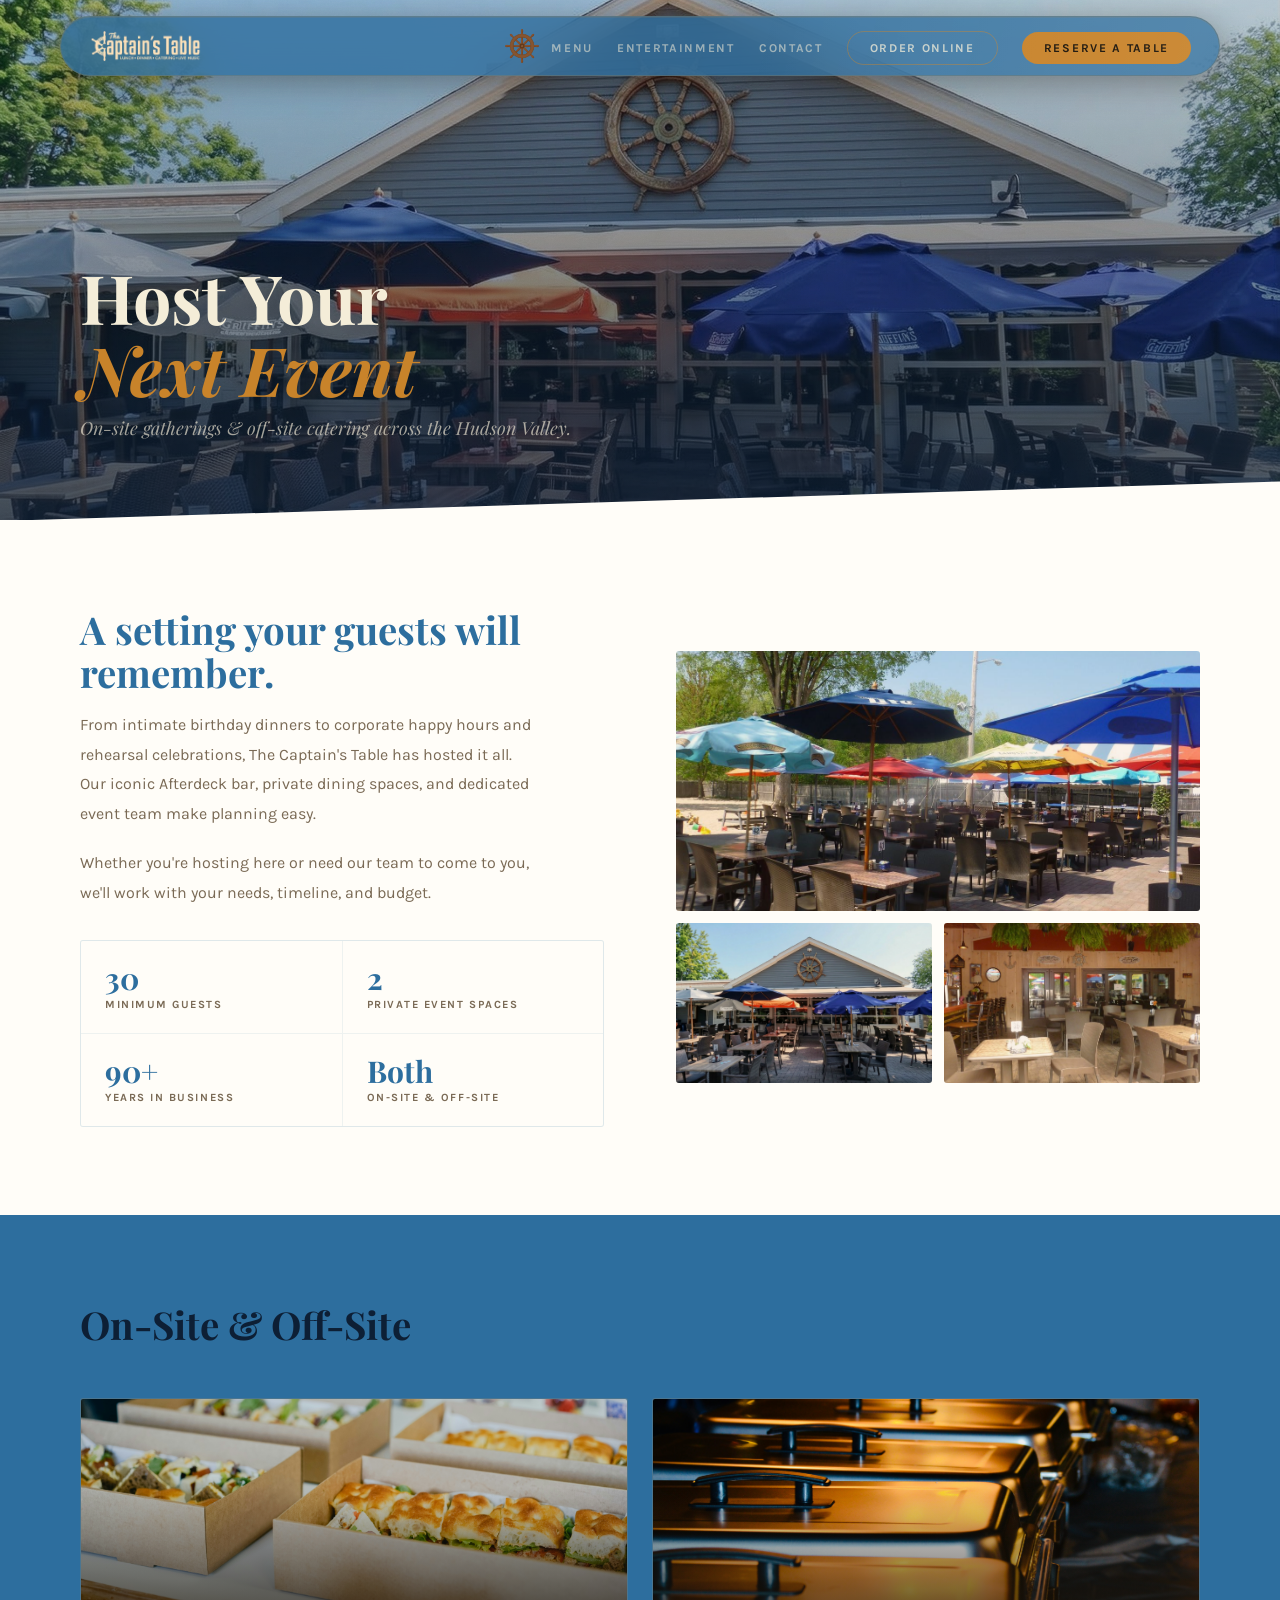
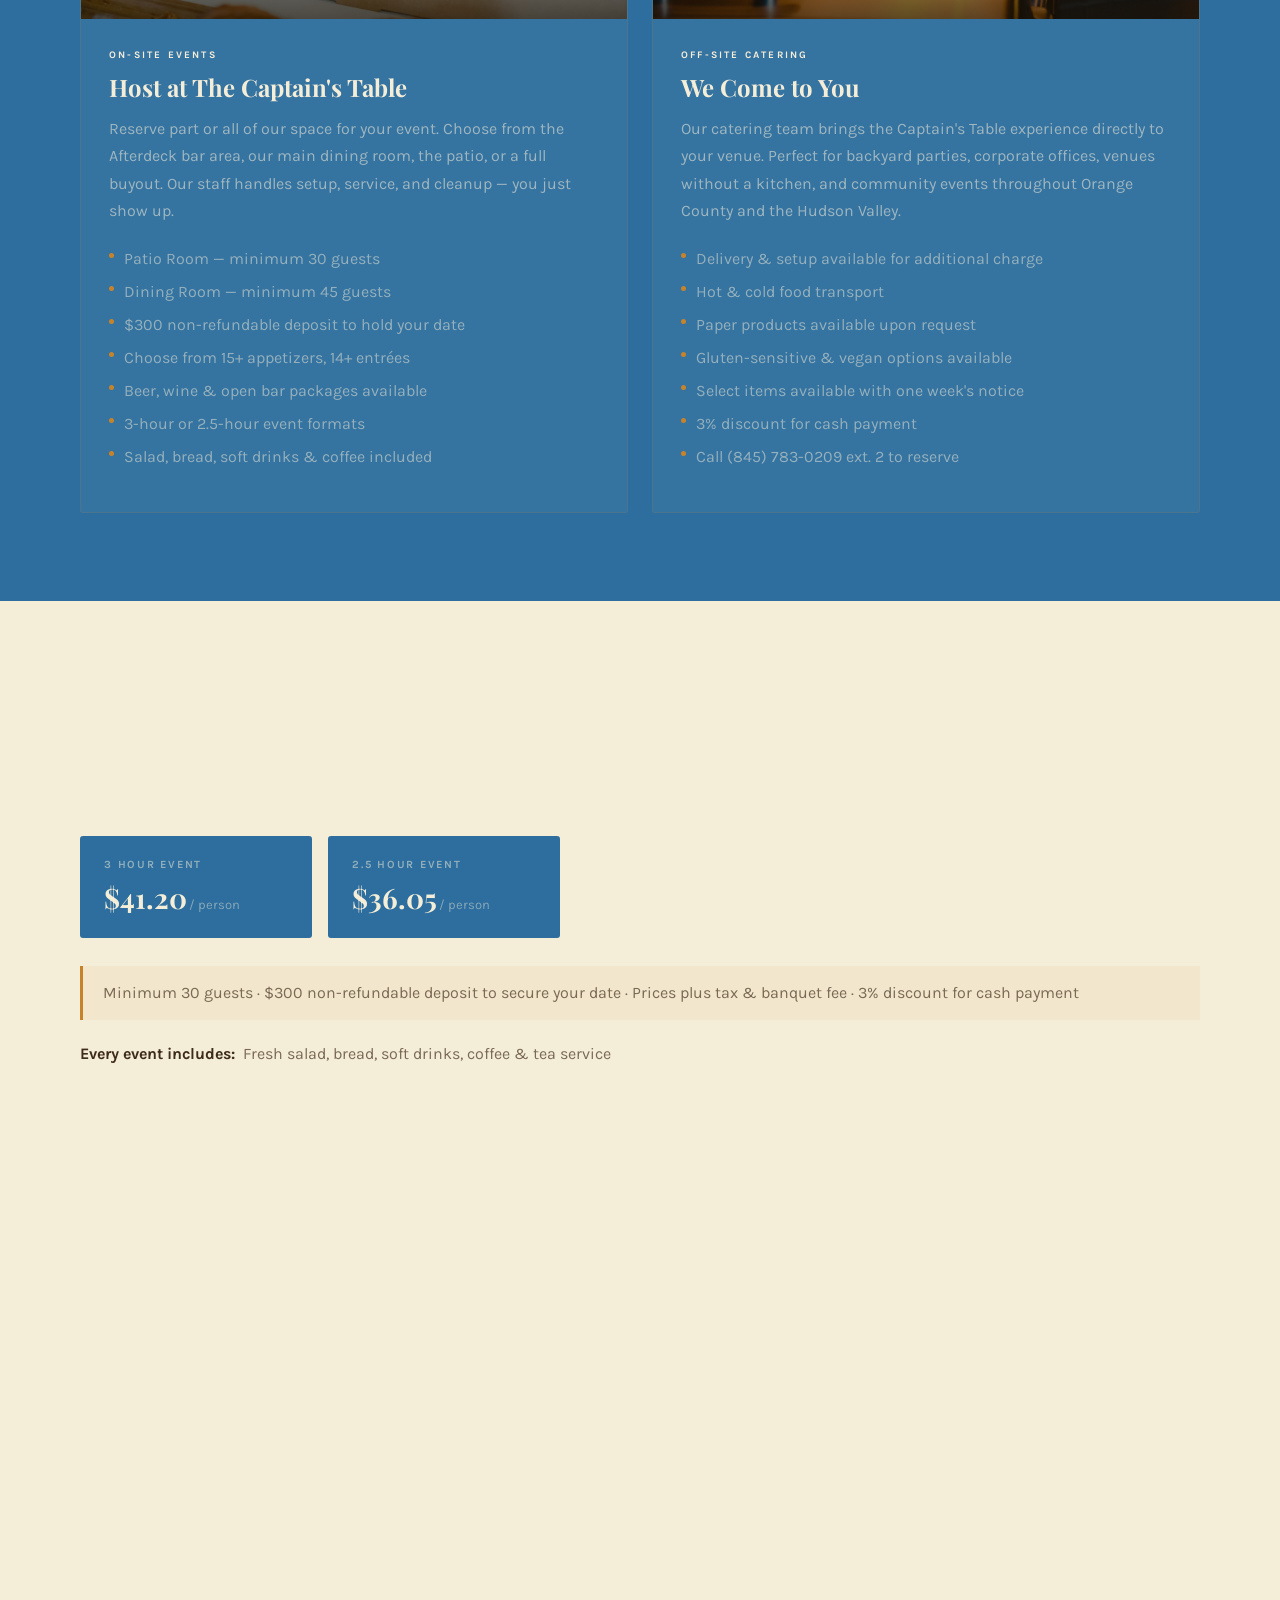
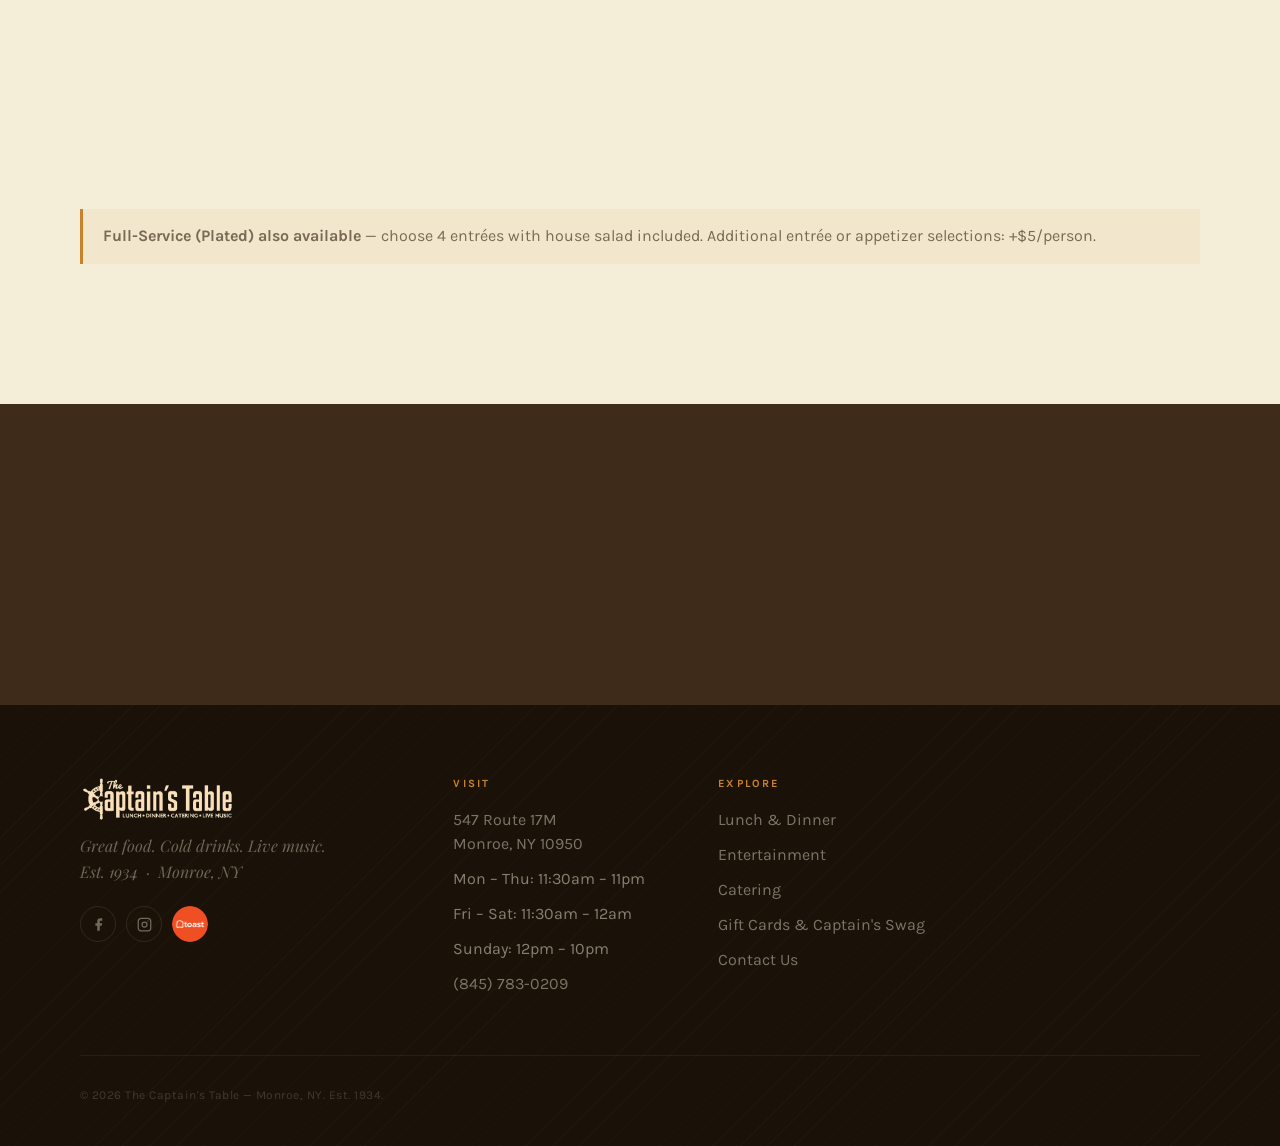
==== commit ccb1b5c0: "Fix contrast, typography, and section eyebrows across all pages - Replace amber text with cream on a" ====
--- a/catering.html
+++ b/catering.html
@@ -10,87 +10,35 @@
 <meta property="og:title" content="Catering &amp; Private Events — The Captain's Table Monroe NY">
 <meta property="og:description" content="On-site private events and off-site catering from The Captain's Table. Serving Monroe, NY and the Hudson Valley since 1934.">
 <meta property="og:image" content="https://captainstable.netlify.app/brand_assets/social-preview.jpg">
-<meta property="og:url" content="https://captainstable.netlify.app/catering.html">
+<meta property="og:url" content="https://captainstable.netlify.app/catering">
 <meta name="twitter:card" content="summary_large_image">
 <meta name="twitter:image" content="https://captainstable.netlify.app/brand_assets/social-preview.jpg">
 <meta property="og:site_name" content="The Captain's Table">
-<link rel="canonical" href="https://captainstable.netlify.app/catering.html">
+<link rel="canonical" href="https://captainstable.netlify.app/catering">
 <link rel="preconnect" href="https://fonts.googleapis.com">
 <link rel="preconnect" href="https://fonts.gstatic.com" crossorigin>
-<link href="https://fonts.googleapis.com/css2?family=Arvo:ital,wght@0,700;1,400&family=DM+Sans:opsz,wght@9..40,300;9..40,400;9..40,500;9..40,700&display=swap" rel="stylesheet">
+<link href="https://fonts.googleapis.com/css2?family=Playfair+Display:ital,wght@0,700;0,800;0,900;1,400;1,700&family=Karla:wght@400;500;600;700&display=swap" rel="stylesheet">
+<link rel="stylesheet" href="styles.css">
 <style>
-*,*::before,*::after{box-sizing:border-box;margin:0;padding:0}
-:root{
-  --navy:#1B3A5C;--amber:#C8832A;--cream:#F4EDD8;--brown:#3E2B1A;
-  --dark:#1A1208;--white:#FFFDF8;--muted:#7A6A55;
-  --serif:'Arvo','Georgia',serif;
-  --sans:'DM Sans','Helvetica Neue',sans-serif;
-  --ease-out:cubic-bezier(.4,0,.2,1);
-}
-html{scroll-behavior:smooth}
-html{overflow-x:hidden}body{font-family:var(--sans);background:var(--white);color:var(--brown);overflow-x:hidden}
-:focus-visible{outline:2px solid var(--amber);outline-offset:3px;border-radius:2px}
-
-/* ── REVEAL ── */
-.reveal{opacity:0;transform:translateY(20px);transition:opacity .65s var(--ease-out),transform .65s var(--ease-out)}
-.reveal.in{opacity:1;transform:translateY(0)}
-.reveal-d1{transition-delay:.07s}.reveal-d2{transition-delay:.14s}.reveal-d3{transition-delay:.21s}.reveal-d4{transition-delay:.28s}
-@media(prefers-reduced-motion:reduce){.reveal{opacity:1;transform:none;transition:none}}
-
-/* ── NAV ── */
-nav{position:fixed;top:16px;left:50%;transform:translateX(-50%);z-index:100;display:grid;grid-template-columns:1fr auto 1fr;align-items:center;width:calc(100% - 48px);max-width:1160px;padding:0 28px;height:60px;background:rgba(27,58,92,.75);backdrop-filter:blur(20px);-webkit-backdrop-filter:blur(20px);border-radius:9999px;border:1px solid rgba(200,131,42,.2);box-shadow:0 8px 32px rgba(26,18,8,.35),inset 0 1px 0 rgba(200,131,42,.1);transition:background .3s,box-shadow .3s}
-nav.scrolled{background:rgba(27,58,92,.92);box-shadow:0 12px 40px rgba(26,18,8,.45),inset 0 1px 0 rgba(200,131,42,.16)}
-.nav-logo{display:flex;align-items:center;text-decoration:none;-webkit-tap-highlight-color:transparent}
-.nav-wheel-wrap{display:flex;align-items:center;justify-content:center;padding:0 12px}
-.nav-wheel{width:34px;height:34px;display:block;will-change:transform}
-.nav-links{display:flex;gap:20px;list-style:none;align-items:center;justify-content:flex-end}
-.nav-links a{font-family:var(--sans);font-size:12px;font-weight:700;letter-spacing:.14em;text-transform:uppercase;color:rgba(244,237,216,.55);text-decoration:none;transition:color .2s}
-.nav-links a:hover,.nav-links a.active{color:var(--amber)}
-.nav-cta{background:var(--amber)!important;color:var(--dark)!important;padding:9px 22px;border-radius:9999px!important;white-space:nowrap}
-.nav-cta:hover{background:#d9922e!important}
-.nav-order{border:1px solid rgba(200,131,42,.45)!important;color:rgba(244,237,216,.75)!important;padding:9px 22px;border-radius:9999px!important;white-space:nowrap;background:transparent!important}
-.nav-order:hover{background:rgba(200,131,42,.12)!important;color:var(--cream)!important;border-color:var(--amber)!important}
-.mobile-menu .mobile-order{margin-top:8px;background:transparent;color:var(--amber)!important;padding:14px 24px;text-align:center;border-radius:9999px;border:1px solid rgba(200,131,42,.4)!important;display:block}
-.mobile-menu .mobile-order:hover{background:rgba(200,131,42,.1)!important}
-
-/* ── HAMBURGER ── */
-.nav-hamburger{display:none;cursor:pointer;padding:10px;background:none;border:none;margin-right:-10px;align-items:center;justify-content:center;-webkit-tap-highlight-color:transparent;outline:none}
-.hamburger-icon{width:28px;height:28px;display:block;transition:transform .5s var(--ease-out)}
-
-/* ── MOBILE MENU ── */
-.mobile-menu{display:none;position:fixed;top:16px;left:50%;transform:translateX(-50%);width:calc(100% - 24px);max-width:1160px;background:rgba(20,42,72,.97);backdrop-filter:blur(20px);-webkit-backdrop-filter:blur(20px);border-radius:30px;border:1px solid rgba(200,131,42,.2);z-index:99;padding:72px 32px 24px;flex-direction:column;gap:0;box-shadow:0 8px 32px rgba(26,18,8,.45);clip-path:inset(0 0 100% 0 round 30px);transition:clip-path .35s cubic-bezier(.4,0,.2,1);pointer-events:none}
-.mobile-menu.open{clip-path:inset(0 0 0% 0 round 30px);pointer-events:auto}
-.mobile-menu a{font-family:var(--sans);font-size:13px;font-weight:700;letter-spacing:.18em;text-transform:uppercase;color:rgba(244,237,216,.6);text-decoration:none;padding:16px 0;border-bottom:1px solid rgba(244,237,216,.07);transition:color .2s;display:block}
-.mobile-menu a:last-child{border-bottom:none}
-.mobile-menu a:hover{color:var(--amber)}
-.mobile-menu .mobile-cta{margin-top:16px;background:var(--amber);color:var(--dark)!important;padding:16px 24px;text-align:center;border-radius:9999px;border-bottom:none;box-shadow:0 2px 12px rgba(200,131,42,.3)}
-
-/* ── PAGE HERO ── */
+/* === CATERING.HTML — page-specific styles === */
+
+/* section overrides */
+.section-title{font-size:clamp(26px,3vw,40px);margin-bottom:16px}
+.section-body{font-size:16px;line-height:1.85}
+
+/* page hero */
 .page-hero{position:relative;height:520px;display:flex;align-items:flex-end;padding-bottom:80px;overflow:hidden;background:var(--dark)}
-.page-hero-bg{position:absolute;inset:0;background-image:linear-gradient(to bottom,rgba(26,18,8,.55) 0%,rgba(27,58,92,.88) 60%,rgba(27,58,92,1) 100%),url('brand_assets/outdoor_dining.jpg');background-size:cover;background-position:center 40%}
+.page-hero-bg{position:absolute;inset:0;background-image:linear-gradient(to bottom,rgba(13,31,53,.22) 0%,rgba(13,31,53,.52) 55%,rgba(13,31,53,.78) 100%),url('brand_assets/outdoor_dining.jpg');background-size:cover;background-position:center 40%}
 .page-hero::after{content:'';position:absolute;bottom:-1px;left:0;right:0;height:44px;background:var(--white);clip-path:polygon(0 100%,100% 10%,100% 100%);z-index:3;pointer-events:none}
 .page-hero-grain{position:absolute;inset:0;z-index:1;opacity:.06;pointer-events:none;mix-blend-mode:overlay}
 .page-hero-content{position:relative;z-index:2;padding:0 80px}
-.page-eyebrow{display:inline-flex;align-items:center;gap:12px;font-family:var(--sans);font-size:11px;font-weight:700;letter-spacing:.22em;text-transform:uppercase;color:var(--amber);margin-bottom:18px}
-.page-eyebrow::before{content:'';display:block;width:28px;height:1px;background:var(--amber)}
-.page-title{font-family:var(--serif);font-size:clamp(40px,5.5vw,72px);font-weight:700;line-height:1.05;color:var(--cream);margin-bottom:14px}
 .page-sub{font-family:var(--serif);font-style:italic;font-size:18px;color:rgba(244,237,216,.65)}
-
-/* ── SHARED ── */
-.section-label{font-family:var(--sans);font-size:11px;font-weight:700;letter-spacing:.24em;text-transform:uppercase;color:var(--amber);margin-bottom:20px;display:flex;align-items:center;gap:14px}
-.section-label::before{content:'';display:block;width:28px;height:1px;background:var(--amber)}
-.section-title{font-family:var(--serif);font-size:clamp(26px,3vw,40px);font-weight:700;line-height:1.12;margin-bottom:16px}
-.section-body{font-family:var(--sans);font-size:15px;font-weight:300;line-height:1.85;margin-bottom:20px}
-
-.btn-primary{display:inline-block;font-family:var(--sans);background:var(--amber);color:var(--dark);font-size:12px;font-weight:700;letter-spacing:.16em;text-transform:uppercase;padding:17px 40px;text-decoration:none;border-radius:9999px;transition:background .2s,transform .15s,box-shadow .2s;box-shadow:0 2px 12px rgba(200,131,42,.3)}
-.btn-primary:hover{background:#d9922e;transform:translateY(-1px);box-shadow:0 4px 20px rgba(200,131,42,.4)}
-.btn-primary:active{transform:translateY(0)}
 
 /* ── VENUE INTRO SPLIT ── */
 .venue-intro{padding:88px 80px;display:grid;grid-template-columns:1fr 1fr;gap:72px;align-items:center;background:var(--white)}
 .venue-intro .section-title{color:var(--navy)}
 .venue-intro .section-body{color:var(--muted)}
-.venue-stats{display:grid;grid-template-columns:1fr 1fr;gap:1px;background:rgba(27,58,92,.08);border:1px solid rgba(27,58,92,.08);border-radius:3px;overflow:hidden;margin-top:32px}
+.venue-stats{display:grid;grid-template-columns:1fr 1fr;gap:1px;background:rgba(45,110,158,.08);border:1px solid rgba(45,110,158,.08);border-radius:3px;overflow:hidden;margin-top:32px}
 .venue-stat{background:var(--white);padding:22px 24px}
 .venue-stat-num{font-family:var(--serif);font-size:30px;font-weight:700;color:var(--navy);line-height:1;margin-bottom:5px;font-variant-numeric:tabular-nums}
 .venue-stat-label{font-family:var(--sans);font-size:11px;font-weight:700;letter-spacing:.14em;text-transform:uppercase;color:var(--muted)}
@@ -105,6 +53,9 @@
 
 /* ── VENUE TYPES ── */
 .venue-types{background:var(--navy);padding:88px 80px}
+.venue-types .section-label{color:rgba(244,237,216,.7)}
+.venue-types .section-label::before{background:rgba(244,237,216,.5)}
+.venue-types .section-title{color:var(--navy-deep)}
 .venue-types-grid{display:grid;grid-template-columns:1fr 1fr;gap:24px;margin-top:52px}
 .venue-type-card{background:rgba(255,255,255,.04);border:1px solid rgba(200,131,42,.15);border-radius:3px;overflow:hidden;transition:background .25s,border-color .25s,box-shadow .25s}
 .venue-type-card:hover{background:rgba(200,131,42,.07);border-color:rgba(200,131,42,.35);box-shadow:0 8px 32px rgba(26,18,8,.3)}
@@ -113,40 +64,40 @@
 .venue-type-card:hover .venue-type-img img{transform:scale(1.05)}
 .venue-type-img::after{content:'';position:absolute;inset:0;background:linear-gradient(to top,rgba(26,18,8,.7) 0%,transparent 60%)}
 .venue-type-body{padding:30px 28px 34px}
-.venue-type-eyebrow{font-family:var(--sans);font-size:10px;font-weight:700;letter-spacing:.22em;text-transform:uppercase;color:var(--amber);margin-bottom:10px}
+.venue-type-eyebrow{font-family:var(--sans);font-size:10px;font-weight:700;letter-spacing:.22em;text-transform:uppercase;color:var(--cream);margin-bottom:10px}
 .venue-type-title{font-family:var(--serif);font-size:24px;font-weight:700;color:var(--cream);margin-bottom:12px}
-.venue-type-body-text{font-family:var(--sans);font-size:13px;font-weight:300;color:rgba(244,237,216,.55);line-height:1.72;margin-bottom:22px}
+.venue-type-body-text{font-family:var(--sans);font-size:16px;font-weight:400;color:rgba(244,237,216,.55);line-height:1.72;margin-bottom:22px}
 .venue-type-features{list-style:none;margin-bottom:0}
-.venue-type-features li{display:flex;align-items:flex-start;gap:10px;font-family:var(--sans);font-size:13px;font-weight:300;color:rgba(244,237,216,.5);margin-bottom:9px;line-height:1.5}
+.venue-type-features li{display:flex;align-items:flex-start;gap:10px;font-family:var(--sans);font-size:16px;font-weight:400;color:rgba(244,237,216,.5);margin-bottom:9px;line-height:1.5}
 .venue-type-features li::before{content:'';display:block;width:5px;height:5px;border-radius:50%;background:var(--amber);flex-shrink:0;margin-top:6px}
 
 /* ── CATERING MENU ── */
 .catering-menu{background:var(--cream);padding:88px 80px}
 .catering-menu .section-title{color:var(--navy)}
-.menu-note{font-family:var(--sans);font-size:13px;font-weight:300;color:var(--muted);margin-bottom:52px;padding:14px 20px;border-left:3px solid var(--amber);background:rgba(200,131,42,.06);line-height:1.65}
+.menu-note{font-family:var(--sans);font-size:16px;font-weight:400;color:var(--muted);margin-bottom:52px;padding:14px 20px;border-left:3px solid var(--amber);background:rgba(200,131,42,.06);line-height:1.65}
 
 .menu-categories{display:grid;grid-template-columns:1fr 1fr;gap:48px}
 .menu-category{border-bottom:1px solid rgba(62,43,26,.1);padding-bottom:36px;margin-bottom:0}
 .menu-category-title{font-family:var(--serif);font-size:20px;font-weight:700;color:var(--navy);margin-bottom:22px;padding-bottom:14px;border-bottom:2px solid rgba(200,131,42,.22);display:flex;align-items:center;justify-content:space-between}
 .menu-item-row{display:flex;align-items:baseline;justify-content:space-between;gap:16px;padding:11px 0;border-bottom:1px solid rgba(62,43,26,.06)}
 .menu-item-row:last-child{border-bottom:none}
-.menu-item-name{font-family:var(--sans);font-size:14px;font-weight:500;color:var(--brown);flex:1}
-.menu-item-desc{font-family:var(--sans);font-size:12px;font-weight:300;color:var(--muted);display:block;margin-top:2px;line-height:1.5}
+.menu-item-name{font-family:var(--sans);font-size:16px;font-weight:500;color:var(--brown);flex:1}
+.menu-item-desc{font-family:var(--sans);font-size:15px;font-weight:400;color:var(--muted);display:block;margin-top:2px;line-height:1.5}
 .menu-item-price{font-family:var(--serif);font-size:15px;color:var(--amber);white-space:nowrap;font-style:italic;flex-shrink:0;font-variant-numeric:tabular-nums}
 
 /* packages */
 .catering-packages{margin-top:64px}
 .packages-grid{display:grid;grid-template-columns:repeat(3,1fr);gap:20px;margin-top:32px}
 .pkg-card{background:var(--navy);border-radius:3px;padding:32px 28px;box-shadow:0 4px 20px rgba(26,18,8,.16),0 16px 48px rgba(26,18,8,.1)}
-.pkg-card.highlight{border:1px solid rgba(200,131,42,.35);background:linear-gradient(145deg,#1B3A5C 0%,#0d2238 100%)}
-.pkg-eyebrow{font-family:var(--sans);font-size:10px;font-weight:700;letter-spacing:.22em;text-transform:uppercase;color:var(--amber);margin-bottom:10px}
+.pkg-card.highlight{border:1px solid rgba(200,131,42,.35);background:linear-gradient(145deg,var(--navy) 0%,var(--navy-deep) 100%)}
+.pkg-eyebrow{font-family:var(--sans);font-size:10px;font-weight:700;letter-spacing:.22em;text-transform:uppercase;color:rgba(244,237,216,.7);margin-bottom:10px}
 .pkg-name{font-family:var(--serif);font-size:22px;font-weight:700;color:var(--cream);margin-bottom:8px}
-.pkg-price{font-family:var(--serif);font-size:32px;font-weight:700;color:var(--amber);margin-bottom:4px;font-variant-numeric:tabular-nums}
-.pkg-price span{font-size:14px;color:rgba(244,237,216,.45);font-family:var(--sans);font-weight:300;font-style:normal}
+.pkg-price{font-family:var(--serif);font-size:32px;font-weight:700;color:var(--cream);margin-bottom:4px;font-variant-numeric:tabular-nums}
+.pkg-price span{font-size:14px;color:rgba(244,237,216,.45);font-family:var(--sans);font-weight:400;font-style:normal}
 .pkg-min{font-family:var(--sans);font-size:12px;color:rgba(244,237,216,.35);margin-bottom:22px}
 .pkg-divider{height:1px;background:rgba(200,131,42,.15);margin-bottom:20px}
 .pkg-features{list-style:none;margin-bottom:0}
-.pkg-features li{display:flex;align-items:flex-start;gap:10px;font-family:var(--sans);font-size:13px;font-weight:300;color:rgba(244,237,216,.55);margin-bottom:10px;line-height:1.5}
+.pkg-features li{display:flex;align-items:flex-start;gap:10px;font-family:var(--sans);font-size:16px;font-weight:400;color:rgba(244,237,216,.55);margin-bottom:10px;line-height:1.5}
 .pkg-features li::before{content:'';display:block;width:5px;height:5px;border-radius:50%;background:var(--amber);flex-shrink:0;margin-top:6px}
 
 /* ── MENU TABS ── */
@@ -159,43 +110,24 @@
 .onsite-pricing{display:grid;grid-template-columns:1fr 1fr;gap:16px;margin-bottom:28px;max-width:480px}
 .onsite-price-card{background:var(--navy);border-radius:3px;padding:22px 24px}
 .onsite-price-label{font-family:var(--sans);font-size:11px;font-weight:700;letter-spacing:.16em;text-transform:uppercase;color:rgba(244,237,216,.5);margin-bottom:8px}
-.onsite-price-num{font-family:var(--serif);font-size:28px;font-weight:700;color:var(--amber)}
-.onsite-price-num span{font-family:var(--sans);font-size:13px;font-weight:300;color:rgba(244,237,216,.45);margin-left:2px}
-.included-row{font-family:var(--sans);font-size:13px;font-weight:300;color:var(--muted);margin-bottom:40px;line-height:1.7}
+.onsite-price-num{font-family:var(--serif);font-size:28px;font-weight:700;color:var(--cream)}
+.onsite-price-num span{font-family:var(--sans);font-size:13px;font-weight:400;color:rgba(244,237,216,.45);margin-left:2px}
+.included-row{font-family:var(--sans);font-size:16px;font-weight:400;color:var(--muted);margin-bottom:40px;line-height:1.7}
 .included-row strong{font-weight:700;color:var(--brown)}
-.menu-tag-list{font-family:var(--sans);font-size:13px;font-weight:300;color:var(--muted);line-height:2;padding:4px 0}
+.menu-tag-list{font-family:var(--sans);font-size:16px;font-weight:400;color:var(--muted);line-height:2;padding:4px 0}
 .menu-tag-list em{color:var(--amber);font-style:normal;font-size:12px}
 
 /* ── CTA BAND ── */
 .catering-cta{background:var(--brown);padding:80px;display:grid;grid-template-columns:1fr auto;gap:48px;align-items:center}
 .catering-cta .section-title{color:var(--cream);margin-bottom:12px}
-.catering-cta p{font-family:var(--sans);font-size:15px;font-weight:300;color:rgba(244,237,216,.58);line-height:1.8;max-width:540px}
+.catering-cta p{font-family:var(--sans);font-size:16px;font-weight:400;color:rgba(244,237,216,.58);line-height:1.8;max-width:540px}
 .cta-actions{display:flex;flex-direction:column;gap:12px;align-items:center;flex-shrink:0}
 .btn-ghost-light{display:inline-block;font-family:var(--sans);color:var(--cream);font-size:12px;font-weight:700;letter-spacing:.16em;text-transform:uppercase;padding:15px 32px;text-decoration:none;border-radius:9999px;border:1px solid rgba(244,237,216,.45);transition:border-color .2s,background .2s;white-space:nowrap}
 .btn-ghost-light:hover{border-color:var(--cream);background:rgba(244,237,216,.08)}
 .cta-divider{font-family:var(--sans);font-size:11px;color:rgba(244,237,216,.25);letter-spacing:.1em}
 
-/* ── FOOTER ── */
-footer{background:var(--dark);padding:72px 80px 44px}
-.footer-top{display:grid;grid-template-columns:1.5fr 1fr 1fr;gap:48px;padding-bottom:48px;border-bottom:1px solid rgba(244,237,216,.06);margin-bottom:32px}
-.footer-tagline{font-family:var(--serif);font-style:italic;font-size:14px;color:rgba(244,237,216,.35);line-height:1.6;margin-bottom:22px}
-.footer-social{display:flex;gap:10px}
-.social-btn{width:36px;height:36px;border:1px solid rgba(244,237,216,.1);border-radius:50%;display:flex;align-items:center;justify-content:center;color:rgba(244,237,216,.4);text-decoration:none;transition:border-color .2s,color .2s,background .2s;cursor:pointer}
-.social-btn:hover{border-color:var(--amber);color:var(--amber);background:rgba(200,131,42,.08)}
-.toast-order-btn{display:flex;align-items:center;opacity:1;transition:opacity .2s;flex-shrink:0}
-.toast-order-btn:hover{opacity:.75}
-.toast-order-btn img{border-radius:50%;display:block;width:36px;height:36px}
-.footer-col h4{font-family:var(--sans);font-size:11px;font-weight:700;letter-spacing:.2em;text-transform:uppercase;color:var(--amber);margin-bottom:18px}
-.footer-col ul{list-style:none}
-.footer-col li{font-family:var(--sans);font-size:13px;font-weight:300;color:rgba(244,237,216,.45);margin-bottom:11px;line-height:1.5}
-.footer-col a{color:rgba(244,237,216,.45);text-decoration:none;transition:color .2s}
-.footer-col a:hover{color:var(--amber)}
-.footer-bottom{display:flex;align-items:center;justify-content:space-between;font-family:var(--sans);font-size:12px;color:rgba(244,237,216,.18);letter-spacing:.04em}
-
 /* ── RESPONSIVE ── */
 @media(max-width:900px){
-  nav{width:calc(100% - 24px);padding:0 18px;grid-template-columns:1fr auto auto}.nav-wheel-wrap{display:none}.nav-links{display:none}.nav-hamburger{display:flex}
-  .mobile-menu{display:flex}
   .page-hero{height:400px;padding-bottom:60px}.page-hero-content{padding:0 24px}
   .venue-intro{grid-template-columns:1fr;padding:60px 24px;gap:40px}
   .venue-image-grid{grid-template-columns:1fr 1fr}
@@ -203,7 +135,6 @@
   .catering-menu{padding:60px 24px}.menu-categories{grid-template-columns:1fr}.onsite-pricing{grid-template-columns:1fr}
   .packages-grid{grid-template-columns:1fr}
   .catering-cta{grid-template-columns:1fr;padding:56px 24px;text-align:center}.catering-cta p{max-width:100%}.cta-actions{flex-direction:row;justify-content:center}
-  footer{padding:52px 24px 36px}.footer-top{grid-template-columns:1fr;gap:36px}.footer-bottom{flex-direction:column;gap:8px;text-align:center}
 }
 </style>
 </head>
@@ -246,7 +177,7 @@
     <rect width="100%" height="100%" filter="url(#grain-f)"/>
   </svg>
   <div class="page-hero-content">
-    <div class="page-eyebrow">Private Events &amp; Catering</div>
+
     <h1 class="page-title">Host Your<br><em style="font-style:italic;color:var(--amber)">Next Event</em></h1>
     <p class="page-sub">On-site gatherings &amp; off-site catering across the Hudson Valley.</p>
   </div>
@@ -255,8 +186,7 @@
 <!-- VENUE INTRO -->
 <section class="venue-intro">
   <div>
-    <div class="section-label reveal">The Captain's Table</div>
-    <h2 class="section-title reveal reveal-d1">A setting your guests will remember.</h2>
+    <h2 class="section-title reveal">A setting your guests will remember.</h2>
     <p class="section-body reveal reveal-d2">From intimate birthday dinners to corporate happy hours and rehearsal celebrations, The Captain's Table has hosted it all. Our iconic Afterdeck bar, private dining spaces, and dedicated event team make planning easy.</p>
     <p class="section-body reveal reveal-d2" style="margin-bottom:0">Whether you're hosting here or need our team to come to you, we'll work with your needs, timeline, and budget.</p>
     <div class="venue-stats reveal reveal-d3">
@@ -293,8 +223,7 @@
 
 <!-- EVENT TYPES -->
 <section class="venue-types" id="event-types">
-  <div class="section-label reveal" style="color:var(--amber)">Two Ways to Host</div>
-  <h2 class="section-title reveal reveal-d1" style="color:var(--cream)">On-Site &amp; Off-Site</h2>
+  <h2 class="section-title reveal" style="color:var(--navy-deep)">On-Site &amp; Off-Site</h2>
   <div class="venue-types-grid">
     <!-- On-Site -->
     <div class="venue-type-card reveal">
@@ -341,8 +270,7 @@
 
 <!-- CATERING MENU & PRICING -->
 <section class="catering-menu" id="catering-menu">
-  <div class="section-label reveal">Menu &amp; Pricing</div>
-  <h2 class="section-title reveal reveal-d1">Catering Menu</h2>
+  <h2 class="section-title reveal">Catering Menu</h2>
 
   <div class="menu-tabs reveal reveal-d2" role="tablist" aria-label="Catering options">
     <button class="menu-tab active" role="tab" aria-selected="true" aria-controls="panel-onsite" id="tab-onsite">On-Site Events</button>
@@ -366,28 +294,28 @@
 
     <div class="menu-categories">
       <div class="menu-category reveal">
-        <h3 class="menu-category-title">Appetizers <span style="font-family:var(--sans);font-size:13px;font-weight:300;color:var(--muted)">Choose up to 6</span></h3>
+        <h3 class="menu-category-title">Appetizers <span style="font-family:var(--sans);font-size:15px;font-weight:400;color:var(--muted)">Choose up to 6</span></h3>
         <div class="menu-tag-list">
           Mini Crab Cakes · Boneless Wings (Buffalo / BBQ / Teriyaki) · Cocktail Franks · Meatballs (Parm / Sweet &amp; Sour / Swedish) · Sliders · Beef or Chicken Satay · Scallops Wrapped in Bacon · Pretzel Bites with Guinness Cheese Sauce · Chicken Wings · Stuffed Mushrooms · Spring Rolls · Bang Bang Shrimp · Shrimp Cocktail · Seared Tuna · Lollipop Lamb Chops <em>(+$6/person)</em>
         </div>
       </div>
 
       <div class="menu-category reveal reveal-d1">
-        <h3 class="menu-category-title">Entrées <span style="font-family:var(--sans);font-size:13px;font-weight:300;color:var(--muted)">Choose 3</span></h3>
+        <h3 class="menu-category-title">Entrées <span style="font-family:var(--sans);font-size:15px;font-weight:400;color:var(--muted)">Choose 3</span></h3>
         <div class="menu-tag-list">
           Chicken Francaise / Parmigiana / Marsala / Piccata · Chicken Caprese · Chicken &amp; Broccoli with Garlic &amp; Oil · Chicken Penne Pomodoro · Sweet &amp; Sour Chicken · London Broil · Pork Schnitzel · Sausage &amp; Peppers · Shrimp Scampi / Florentine <em>(+$2/person)</em> · Potato &amp; Cheddar Encrusted Cod · Stuffed Filet of Sole · Eggplant Parmigiana / Rollatini / Sorrentino · Penne Ala Vodka · Meatballs &amp; Sausage Marinara
         </div>
       </div>
 
       <div class="menu-category reveal">
-        <h3 class="menu-category-title">Side Dish <span style="font-family:var(--sans);font-size:13px;font-weight:300;color:var(--muted)">Choose 1</span></h3>
+        <h3 class="menu-category-title">Side Dish <span style="font-family:var(--sans);font-size:15px;font-weight:400;color:var(--muted)">Choose 1</span></h3>
         <div class="menu-tag-list">
           Mashed or Garlic Mashed Potatoes · Wild Rice · Green Bean Almondine · Harvest Medley · Roasted Potatoes · Chef's Rice Pilaf · Glazed Baby Carrots · Steamed Broccoli · Vegetable Medley
         </div>
       </div>
 
       <div class="menu-category reveal reveal-d1">
-        <h3 class="menu-category-title">Bar Add-Ons <span style="font-family:var(--sans);font-size:13px;font-weight:300;color:var(--muted)">Optional</span></h3>
+        <h3 class="menu-category-title">Bar Add-Ons <span style="font-family:var(--sans);font-size:15px;font-weight:400;color:var(--muted)">Optional</span></h3>
         <div class="menu-item-row">
           <div><div class="menu-item-name">Beer &amp; Wine — Domestic</div></div>
           <div class="menu-item-price">$15 first hr · $5 each add'l</div>
@@ -420,7 +348,7 @@
 
     <div class="menu-categories">
       <div class="menu-category reveal">
-        <h3 class="menu-category-title">Appetizers <span style="font-family:var(--sans);font-size:13px;font-weight:300;color:var(--muted)">Half / Full Tray</span></h3>
+        <h3 class="menu-category-title">Appetizers <span style="font-family:var(--sans);font-size:15px;font-weight:400;color:var(--muted)">Half / Full Tray</span></h3>
         <div class="menu-item-row"><div><div class="menu-item-name">Vegetable Crudité</div></div><div class="menu-item-price">$46 / $82</div></div>
         <div class="menu-item-row"><div><div class="menu-item-name">Caprese Skewers</div></div><div class="menu-item-price">$46 / $93</div></div>
         <div class="menu-item-row"><div><div class="menu-item-name">Stuffed Mushrooms</div><span class="menu-item-desc">Vegetable or seafood</span></div><div class="menu-item-price">$46–$57 / $92–$113</div></div>
@@ -437,7 +365,7 @@
       </div>
 
       <div class="menu-category reveal reveal-d1">
-        <h3 class="menu-category-title">Salads <span style="font-family:var(--sans);font-size:13px;font-weight:300;color:var(--muted)">Half / Full Tray</span></h3>
+        <h3 class="menu-category-title">Salads <span style="font-family:var(--sans);font-size:15px;font-weight:400;color:var(--muted)">Half / Full Tray</span></h3>
         <div class="menu-item-row"><div><div class="menu-item-name">Tossed Garden</div></div><div class="menu-item-price">$31 / $52</div></div>
         <div class="menu-item-row"><div><div class="menu-item-name">Caesar</div></div><div class="menu-item-price">$41 / $82</div></div>
         <div class="menu-item-row"><div><div class="menu-item-name">Tri-Color Pasta</div></div><div class="menu-item-price">$46 / $93</div></div>
@@ -446,7 +374,7 @@
       </div>
 
       <div class="menu-category reveal">
-        <h3 class="menu-category-title">Entrées — Chicken <span style="font-family:var(--sans);font-size:13px;font-weight:300;color:var(--muted)">Half / Full · serves 10–12 / 22–28</span></h3>
+        <h3 class="menu-category-title">Entrées — Chicken <span style="font-family:var(--sans);font-size:15px;font-weight:400;color:var(--muted)">Half / Full · serves 10–12 / 22–28</span></h3>
         <div class="menu-item-row"><div><div class="menu-item-name">Francaise / Parmigiana / Marsala / Piccata / Florentine</div></div><div class="menu-item-price">$57 / $113</div></div>
         <div class="menu-item-row"><div><div class="menu-item-name">Chicken Caprese</div></div><div class="menu-item-price">$57 / $113</div></div>
         <div class="menu-item-row"><div><div class="menu-item-name">Chicken &amp; Broccoli with Garlic &amp; Oil over Penne</div></div><div class="menu-item-price">$57 / $113</div></div>
@@ -455,7 +383,7 @@
       </div>
 
       <div class="menu-category reveal reveal-d1">
-        <h3 class="menu-category-title">Entrées — Beef, Pork &amp; Seafood <span style="font-family:var(--sans);font-size:13px;font-weight:300;color:var(--muted)">Half / Full</span></h3>
+        <h3 class="menu-category-title">Entrées — Beef, Pork &amp; Seafood <span style="font-family:var(--sans);font-size:15px;font-weight:400;color:var(--muted)">Half / Full</span></h3>
         <div class="menu-item-row"><div><div class="menu-item-name">London Broil</div><span class="menu-item-desc">Mushrooms &amp; onions · 1 week notice required</span></div><div class="menu-item-price">$93 / $155</div></div>
         <div class="menu-item-row"><div><div class="menu-item-name">Pulled Pork</div></div><div class="menu-item-price">$62 / $129</div></div>
         <div class="menu-item-row"><div><div class="menu-item-name">Pork Schnitzel</div></div><div class="menu-item-price">$62 / $124</div></div>
@@ -466,7 +394,7 @@
       </div>
 
       <div class="menu-category reveal">
-        <h3 class="menu-category-title">Pasta &amp; Vegetarian <span style="font-family:var(--sans);font-size:13px;font-weight:300;color:var(--muted)">Half / Full</span></h3>
+        <h3 class="menu-category-title">Pasta &amp; Vegetarian <span style="font-family:var(--sans);font-size:15px;font-weight:400;color:var(--muted)">Half / Full</span></h3>
         <div class="menu-item-row"><div><div class="menu-item-name">Penne Ala Vodka</div></div><div class="menu-item-price">$57 / $93</div></div>
         <div class="menu-item-row"><div><div class="menu-item-name">Penne &amp; Broccoli with Garlic &amp; Oil</div></div><div class="menu-item-price">$57 / $113</div></div>
         <div class="menu-item-row"><div><div class="menu-item-name">Penne Pomodoro</div></div><div class="menu-item-price">$46 / $82</div></div>
@@ -477,7 +405,7 @@
       </div>
 
       <div class="menu-category reveal reveal-d1">
-        <h3 class="menu-category-title">Sides <span style="font-family:var(--sans);font-size:13px;font-weight:300;color:var(--muted)">Half / Full Tray</span></h3>
+        <h3 class="menu-category-title">Sides <span style="font-family:var(--sans);font-size:15px;font-weight:400;color:var(--muted)">Half / Full Tray</span></h3>
         <div class="menu-item-row"><div><div class="menu-item-name">Roasted Potatoes</div></div><div class="menu-item-price">$46 / $82</div></div>
         <div class="menu-item-row"><div><div class="menu-item-name">Mashed Potatoes</div></div><div class="menu-item-price">$46 / $82</div></div>
         <div class="menu-item-row"><div><div class="menu-item-name">Garlic Smashed Potatoes</div></div><div class="menu-item-price">$46 / $82</div></div>
@@ -494,8 +422,7 @@
 <!-- CTA -->
 <section class="catering-cta" id="inquire">
   <div>
-    <div class="section-label reveal" style="color:var(--amber)">Let's Plan Together</div>
-    <h2 class="section-title reveal reveal-d1">Ready to start planning?</h2>
+    <h2 class="section-title reveal">Ready to start planning?</h2>
     <p class="reveal reveal-d2">Every event is different. Tell us about your occasion — date, headcount, and vision — and we'll put together a custom proposal. No commitment required.</p>
   </div>
   <div class="cta-actions reveal reveal-d2">
@@ -523,7 +450,7 @@
       </div>
     </div>
     <div class="footer-col">
-      <h4>Visit</h4>
+      <h3>Visit</h3>
       <ul>
         <li><a href="https://www.google.com/maps/search/The+Captain%27s+Table+Monroe+NY" target="_blank" rel="noopener">547 Route 17M<br>Monroe, NY 10950</a></li>
         <li>Mon – Thu: 11:30am – 11pm</li>
@@ -533,7 +460,7 @@
       </ul>
     </div>
     <div class="footer-col">
-      <h4>Explore</h4>
+      <h3>Explore</h3>
       <ul>
         <li><a href="menu.html">Lunch &amp; Dinner</a></li>
         <li><a href="events.html">Entertainment</a></li>
--- a/styles.css
+++ b/styles.css
@@ -0,0 +1,176 @@
+/* ===================================================================
+   THE CAPTAIN'S TABLE — styles.css
+   Shared across all pages. Tier 2 architecture.
+   Page-specific styles live in each HTML's <style> block.
+   =================================================================== */
+
+/* === 1. DESIGN TOKENS (:root) === */
+:root{
+  --navy:#2D6E9E;--navy-deep:#0D1F35;--amber:#C8832A;--cream:#F4EDD8;--brown:#3E2B1A;
+  --dark:#1A1208;--white:#FFFDF8;--muted:#7A6A55;
+  --serif:'Playfair Display','Georgia',serif;
+  --sans:'Karla','Helvetica Neue',sans-serif;
+  --ease-out:cubic-bezier(.4,0,.2,1);
+}
+
+/* === 2. RESET === */
+*,*::before,*::after{box-sizing:border-box;margin:0;padding:0}
+html{scroll-behavior:smooth;overflow-x:hidden}
+body{font-family:var(--sans);background:var(--white);color:var(--brown);overflow-x:hidden}
+img,video{max-width:100%;display:block}
+button{cursor:pointer;font:inherit;border:none;background:none}
+ul,ol{list-style:none}
+a{color:inherit;text-decoration:none}
+button,a,input,select,textarea{touch-action:manipulation}
+input,textarea,select{font:inherit}
+:focus-visible{outline:2px solid var(--amber);outline-offset:3px;border-radius:2px}
+
+/* === 3. SCROLL REVEALS === */
+.reveal{opacity:0;transform:translateY(20px);transition:opacity .65s var(--ease-out),transform .65s var(--ease-out)}
+.reveal.in{opacity:1;transform:translateY(0)}
+.reveal-d1{transition-delay:.07s}.reveal-d2{transition-delay:.14s}.reveal-d3{transition-delay:.21s}.reveal-d4{transition-delay:.28s}
+@media(prefers-reduced-motion:reduce){.reveal{opacity:1;transform:none;transition:none}}
+
+/* === 4. TYPOGRAPHY UTILITIES === */
+.section-label{font-family:var(--sans);font-size:13px;font-weight:700;letter-spacing:.16em;text-transform:uppercase;color:var(--amber);margin-bottom:20px;display:flex;align-items:center;gap:14px}
+.section-label::before{content:'';display:block;width:28px;height:1px;background:var(--amber)}
+.section-title{font-family:var(--serif);font-size:clamp(28px,3.2vw,44px);font-weight:700;line-height:1.12;color:var(--navy);margin-bottom:24px}
+.section-body{font-family:var(--sans);font-size:clamp(16px,1.6vw,18px);font-weight:400;line-height:1.8;color:var(--muted);margin-bottom:20px;max-width:460px}
+.page-eyebrow{display:inline-flex;align-items:center;gap:12px;font-family:var(--sans);font-size:13px;font-weight:700;letter-spacing:.16em;text-transform:uppercase;color:var(--amber);margin-bottom:18px}
+.page-eyebrow::before{content:'';display:block;width:36px;height:1px;background:var(--amber)}
+.page-title{font-family:var(--serif);font-size:clamp(38px,5.5vw,68px);font-weight:700;color:var(--cream);line-height:1.05;margin-bottom:12px}
+.page-subtitle{font-family:var(--serif);font-style:italic;font-size:18px;font-weight:400;color:rgba(244,237,216,.55);letter-spacing:.02em}
+
+/* === 5. BUTTONS === */
+.btn-primary{display:inline-block;font-family:var(--sans);background:var(--amber);color:var(--dark);font-size:13px;font-weight:700;letter-spacing:.16em;text-transform:uppercase;padding:17px 40px;text-decoration:none;border-radius:9999px;transition:background .2s,transform .15s,box-shadow .2s;box-shadow:0 2px 12px rgba(200,131,42,.3)}
+.btn-primary:hover{background:#d9922e;transform:translateY(-1px);box-shadow:0 4px 20px rgba(200,131,42,.4)}
+.btn-primary:active{transform:translateY(0)}
+.btn-ghost{display:inline-block;font-family:var(--sans);color:var(--cream);font-size:13px;font-weight:700;letter-spacing:.16em;text-transform:uppercase;padding:17px 40px;text-decoration:none;border-radius:9999px;border:1px solid rgba(244,237,216,.6);background:rgba(26,18,8,.25);backdrop-filter:blur(4px);transition:border-color .2s,background .2s}
+.btn-ghost:hover{border-color:var(--cream);background:rgba(244,237,216,.12)}
+
+/* === 6. NAV ENTRANCE (homepage only — harmless on other pages) === */
+#nav-intro-pill{display:none;position:fixed;top:16px;left:50%;transform:translateX(-50%);z-index:101;align-items:center;justify-content:center;width:220px;height:60px;background:rgba(45,110,158,.78);backdrop-filter:blur(20px);-webkit-backdrop-filter:blur(20px);border-radius:9999px;border:1px solid rgba(200,131,42,.2);box-shadow:0 8px 32px rgba(26,18,8,.35),inset 0 1px 0 rgba(200,131,42,.1);transition:width .75s cubic-bezier(.4,0,.2,1)}
+@media(max-width:900px){#nav-intro-pill{width:60px}}
+.nav-first-visit #nav-intro-pill{display:flex}
+.nav-first-visit #site-nav{opacity:0;pointer-events:none}
+
+/* === 7. NAVIGATION === */
+nav{position:fixed;top:16px;left:50%;transform:translateX(-50%);z-index:100;display:grid;grid-template-columns:1fr auto 1fr;align-items:center;width:calc(100% - 48px);max-width:1160px;padding:0 28px;height:60px;background:rgba(45,110,158,.78);backdrop-filter:blur(20px);-webkit-backdrop-filter:blur(20px);border-radius:9999px;border:1px solid rgba(200,131,42,.2);box-shadow:0 8px 32px rgba(26,18,8,.35),inset 0 1px 0 rgba(200,131,42,.1);transition:background .3s,box-shadow .3s;overflow:hidden}
+nav.scrolled{background:rgba(45,110,158,.94);box-shadow:0 12px 40px rgba(26,18,8,.45),inset 0 1px 0 rgba(200,131,42,.16)}
+/* WOW 1 (shared): nav shimmer — light glinting off water */
+nav::after{content:'';position:absolute;inset:0;border-radius:9999px;background:linear-gradient(105deg,transparent 30%,rgba(255,255,255,.07) 50%,transparent 70%);background-size:200% 100%;animation:navShimmer 7s ease-in-out infinite;pointer-events:none}
+@keyframes navShimmer{0%,100%{background-position:200% 0}50%{background-position:-200% 0}}
+.nav-logo{display:flex;align-items:center;text-decoration:none;-webkit-tap-highlight-color:transparent}
+.nav-wheel-wrap{display:flex;align-items:center;justify-content:center;padding:0 12px}
+.nav-wheel{width:34px;height:34px;display:block;will-change:transform}
+.nav-links{display:flex;gap:24px;list-style:none;align-items:center;justify-content:flex-end}
+.nav-links a{font-family:var(--sans);font-size:12px;font-weight:700;letter-spacing:.14em;text-transform:uppercase;color:rgba(244,237,216,.55);text-decoration:none;transition:color .2s}
+.nav-links a:hover,.nav-links a.active{color:var(--amber)}
+.nav-cta{background:var(--amber)!important;color:var(--dark)!important;padding:9px 22px;border-radius:9999px!important;white-space:nowrap}
+.nav-cta:hover{background:#d9922e!important}
+.nav-cta.active{color:var(--dark)!important}
+.nav-order{border:1px solid rgba(200,131,42,.45)!important;color:rgba(244,237,216,.75)!important;padding:9px 22px;border-radius:9999px!important;white-space:nowrap;background:transparent!important}
+.nav-order:hover{background:rgba(200,131,42,.12)!important;color:var(--cream)!important;border-color:var(--amber)!important}
+.mobile-menu .mobile-order{margin-top:8px;background:transparent;color:var(--amber)!important;padding:14px 24px;text-align:center;border-radius:9999px;border:1px solid rgba(200,131,42,.4)!important;display:block}
+.mobile-menu .mobile-order:hover{background:rgba(200,131,42,.1)!important}
+
+/* === 8. PAGE HEADER (inner pages) === */
+/* --page-cut-bg overridden per page to match the section below the header */
+.page-header{--page-cut-bg:var(--white);position:relative;padding-top:68px;background:var(--navy);overflow:hidden}
+.page-header-bg{position:absolute;inset:0;background-size:cover;background-position:center}
+.page-header-inner{position:relative;z-index:1;padding:64px 80px 92px}
+.page-header::after{content:'';position:absolute;bottom:-1px;left:0;right:0;height:48px;background:var(--page-cut-bg);clip-path:polygon(0 100%,100% 10%,100% 100%);z-index:2;pointer-events:none}
+.header-notices{display:flex;gap:24px;margin-top:24px;flex-wrap:wrap}
+.notice-pill{font-family:var(--sans);font-size:11px;font-weight:700;letter-spacing:.12em;text-transform:uppercase;color:rgba(244,237,216,.5);border:1px solid rgba(244,237,216,.14);padding:6px 14px;border-radius:2px}
+.notice-pill span{color:var(--amber)}
+
+/* === 9. LIVE INDICATOR (index + events) === */
+.live-indicator,.live-badge{display:none;align-items:center;gap:10px;margin-bottom:18px}
+@keyframes pulse-live{0%,100%{transform:scale(1);opacity:1}50%{transform:scale(1.6);opacity:.45}}
+.live-dot{width:8px;height:8px;border-radius:50%;background:var(--amber);flex-shrink:0;animation:pulse-live 2s ease-in-out infinite}
+.live-label{font-family:var(--sans);font-size:11px;font-weight:700;letter-spacing:.2em;text-transform:uppercase;color:var(--amber)}
+
+/* === 10. SCHEDULE ROWS (index + events) === */
+.schedule{display:flex;flex-direction:column;gap:2px}
+.schedule-row{display:flex;align-items:center;gap:24px;padding:20px 26px;background:rgba(255,255,255,.03);border-left:3px solid transparent;transition:background .22s,border-color .22s;cursor:pointer}
+.schedule-row:hover{background:rgba(200,131,42,.09);border-left-color:var(--amber)}
+.schedule-day{font-family:var(--sans);font-size:11px;font-weight:700;letter-spacing:.2em;text-transform:uppercase;color:rgba(244,237,216,.6);min-width:120px}
+.schedule-band{font-family:var(--serif);font-size:18px;font-weight:700;color:var(--cream);flex:1}
+.schedule-time{font-family:var(--sans);font-size:14px;font-weight:400;color:rgba(244,237,216,.45)}
+.schedule-row.is-tonight{background:rgba(200,131,42,.13);border-left-color:var(--amber)}
+.schedule-row.is-tonight .schedule-band{color:var(--cream)}
+.schedule-row.is-tomorrow{background:rgba(200,131,42,.05);border-left-color:rgba(200,131,42,.35)}
+.schedule-row.is-dim{opacity:.3;pointer-events:none}
+.cal-btn{display:inline-flex;align-items:center;gap:6px;padding:5px 11px;border-radius:3px;border:1px solid rgba(244,237,216,.25);color:rgba(244,237,216,.65);font-family:var(--sans);font-size:10px;font-weight:700;letter-spacing:.1em;text-transform:uppercase;text-decoration:none;flex-shrink:0;white-space:nowrap;transition:background .2s,border-color .2s,color .2s}
+.cal-btn:hover{background:rgba(244,237,216,.08);border-color:rgba(244,237,216,.5);color:var(--cream)}
+.cal-btn:focus-visible{outline:2px solid var(--amber);outline-offset:2px}
+.tonight-badge{font-family:var(--sans);font-size:10px;font-weight:700;letter-spacing:.15em;text-transform:uppercase;color:var(--navy);background:var(--amber);padding:3px 9px;border-radius:2px;flex-shrink:0}
+.tomorrow-badge{font-family:var(--sans);font-size:10px;font-weight:700;letter-spacing:.15em;text-transform:uppercase;color:rgba(244,237,216,.7);background:rgba(244,237,216,.1);padding:3px 9px;border-radius:2px;flex-shrink:0}
+
+/* === 11. FOOTER (all pages) + grain texture === */
+footer{
+  background-color:var(--dark);
+  background-image:repeating-linear-gradient(135deg,transparent,transparent 18px,rgba(255,255,255,.016) 18px,rgba(255,255,255,.016) 19px);
+  padding:72px 80px 44px;
+}
+.footer-top{display:grid;grid-template-columns:1.5fr 1fr 1fr 1fr;gap:48px;padding-bottom:48px;border-bottom:1px solid rgba(244,237,216,.06);margin-bottom:32px}
+.footer-wordmark{font-family:var(--serif);font-size:22px;font-weight:700;color:var(--cream);display:block;margin-bottom:12px}
+.footer-tagline{font-family:var(--serif);font-style:italic;font-size:16px;font-weight:400;color:rgba(244,237,216,.38);line-height:1.6;margin-bottom:22px}
+.footer-social{display:flex;gap:10px}
+.social-btn{width:36px;height:36px;border:1px solid rgba(244,237,216,.1);border-radius:50%;display:flex;align-items:center;justify-content:center;color:rgba(244,237,216,.4);text-decoration:none;transition:border-color .2s,color .2s,background .2s;cursor:pointer}
+.social-btn:hover{border-color:var(--amber);color:var(--amber);background:rgba(200,131,42,.08)}
+.toast-order-btn{display:flex;align-items:center;opacity:1;transition:opacity .2s;flex-shrink:0}
+.toast-order-btn:hover{opacity:.75}
+.toast-order-btn img{border-radius:50%;display:block;width:36px;height:36px}
+.footer-col h3{font-family:var(--sans);font-size:11px;font-weight:700;letter-spacing:.2em;text-transform:uppercase;color:var(--amber);margin-bottom:18px}
+.footer-col ul{list-style:none}
+.footer-col li{font-family:var(--sans);font-size:16px;font-weight:400;color:rgba(244,237,216,.5);margin-bottom:11px;line-height:1.5}
+.footer-col a{color:rgba(244,237,216,.45);text-decoration:none;transition:color .2s}
+.footer-col a:hover{color:var(--amber)}
+.footer-bottom{display:flex;align-items:center;justify-content:space-between;font-family:var(--sans);font-size:12px;color:rgba(244,237,216,.18);letter-spacing:.04em}
+
+/* === 12. MOBILE NAV === */
+.nav-hamburger{display:none;cursor:pointer;padding:10px;background:none;border:none;margin-right:-10px;align-items:center;justify-content:center;-webkit-tap-highlight-color:transparent;outline:none}
+.hamburger-icon{width:28px;height:28px;display:block;transition:transform .5s var(--ease-out)}
+.mobile-menu{display:none;position:fixed;top:16px;left:50%;transform:translateX(-50%);width:calc(100% - 24px);max-width:1160px;background:rgba(30,72,115,.97);backdrop-filter:blur(20px);-webkit-backdrop-filter:blur(20px);border-radius:30px;border:1px solid rgba(200,131,42,.2);z-index:99;padding:72px 32px 24px;flex-direction:column;gap:0;box-shadow:0 8px 32px rgba(26,18,8,.45);clip-path:inset(0 0 100% 0 round 30px);transition:clip-path .35s cubic-bezier(.4,0,.2,1);pointer-events:none}
+.mobile-menu.open{clip-path:inset(0 0 0% 0 round 30px);pointer-events:auto}
+.mobile-menu a{font-family:var(--sans);font-size:14px;font-weight:700;letter-spacing:.16em;text-transform:uppercase;color:rgba(244,237,216,.65);text-decoration:none;padding:18px 0;border-bottom:1px solid rgba(244,237,216,.07);transition:color .2s;display:block}
+.mobile-menu a:last-child{border-bottom:none}
+.mobile-menu a:hover{color:var(--amber)}
+.mobile-menu .mobile-cta{margin-top:16px;background:var(--amber);color:var(--dark)!important;padding:16px 24px;text-align:center;border-radius:9999px;border-bottom:none;box-shadow:0 2px 12px rgba(200,131,42,.3)}
+
+/* === 13. TIDE MARKER — WOW 3: Scroll Depth / Utility (all pages) === */
+/* A nautical dock-piling progress indicator. Amber fill rises as you scroll.
+   Section marks light up as you enter each area. Hover reveals labels. */
+.tide-marker{position:fixed;right:18px;top:50%;transform:translateY(-50%);width:3px;height:200px;background:rgba(244,237,216,.07);border-radius:3px;z-index:50;display:none;overflow:visible}
+@media(min-width:1200px){.tide-marker{display:block}}
+.tide-fill{position:absolute;bottom:0;left:0;right:0;background:linear-gradient(to top,var(--amber),rgba(200,131,42,.35));border-radius:3px;height:0%;transition:height .4s var(--ease-out)}
+.tide-mark{position:absolute;left:50%;transform:translateX(-50%);width:8px;height:8px;border-radius:50%;background:rgba(244,237,216,.18);border:1px solid rgba(244,237,216,.12);cursor:pointer;transition:background .25s,border-color .25s;margin-left:-2px}
+.tide-mark:hover,.tide-mark.active{background:var(--amber);border-color:var(--amber);box-shadow:0 0 6px rgba(200,131,42,.5)}
+.tide-mark::after{content:attr(data-label);position:absolute;right:16px;top:50%;transform:translateY(-50%);font-family:var(--sans);font-size:9px;font-weight:700;letter-spacing:.14em;text-transform:uppercase;color:rgba(244,237,216,.5);white-space:nowrap;opacity:0;transition:opacity .2s;pointer-events:none}
+.tide-marker:hover .tide-mark::after{opacity:1}
+.tide-anchor{position:absolute;top:-22px;left:50%;transform:translateX(-50%);font-size:14px;opacity:.25;user-select:none;line-height:1}
+
+/* === 14. SKIP LINK === */
+.skip-link{position:absolute;left:-9999px;top:8px;z-index:999;background:var(--amber);color:var(--dark);padding:10px 20px;font-family:var(--sans);font-weight:700;font-size:13px;border-radius:2px;text-decoration:none}
+.skip-link:focus{left:8px}
+
+/* === 15. RESPONSIVE (shared) === */
+@media(max-width:900px){
+  nav{width:calc(100% - 24px);padding:0 18px;grid-template-columns:1fr auto auto}
+  .nav-wheel-wrap{display:none}
+  .nav-links{display:none}
+  .nav-hamburger{display:flex}
+  .mobile-menu{display:flex}
+  .page-header-inner{padding:48px 24px 72px}
+  footer{padding:52px 24px 36px}
+  .footer-top{grid-template-columns:1fr;gap:36px}
+  .footer-bottom{flex-direction:column;gap:8px;text-align:center}
+  .schedule-row{flex-wrap:wrap;row-gap:4px;column-gap:12px}
+  .schedule-day{min-width:auto;font-size:10px}
+  .schedule-time{width:100%;order:3;font-size:11px;padding-left:0}
+}
+@media(prefers-reduced-motion:reduce){
+  nav::after{animation:none}
+  .live-dot{animation:none}
+}
